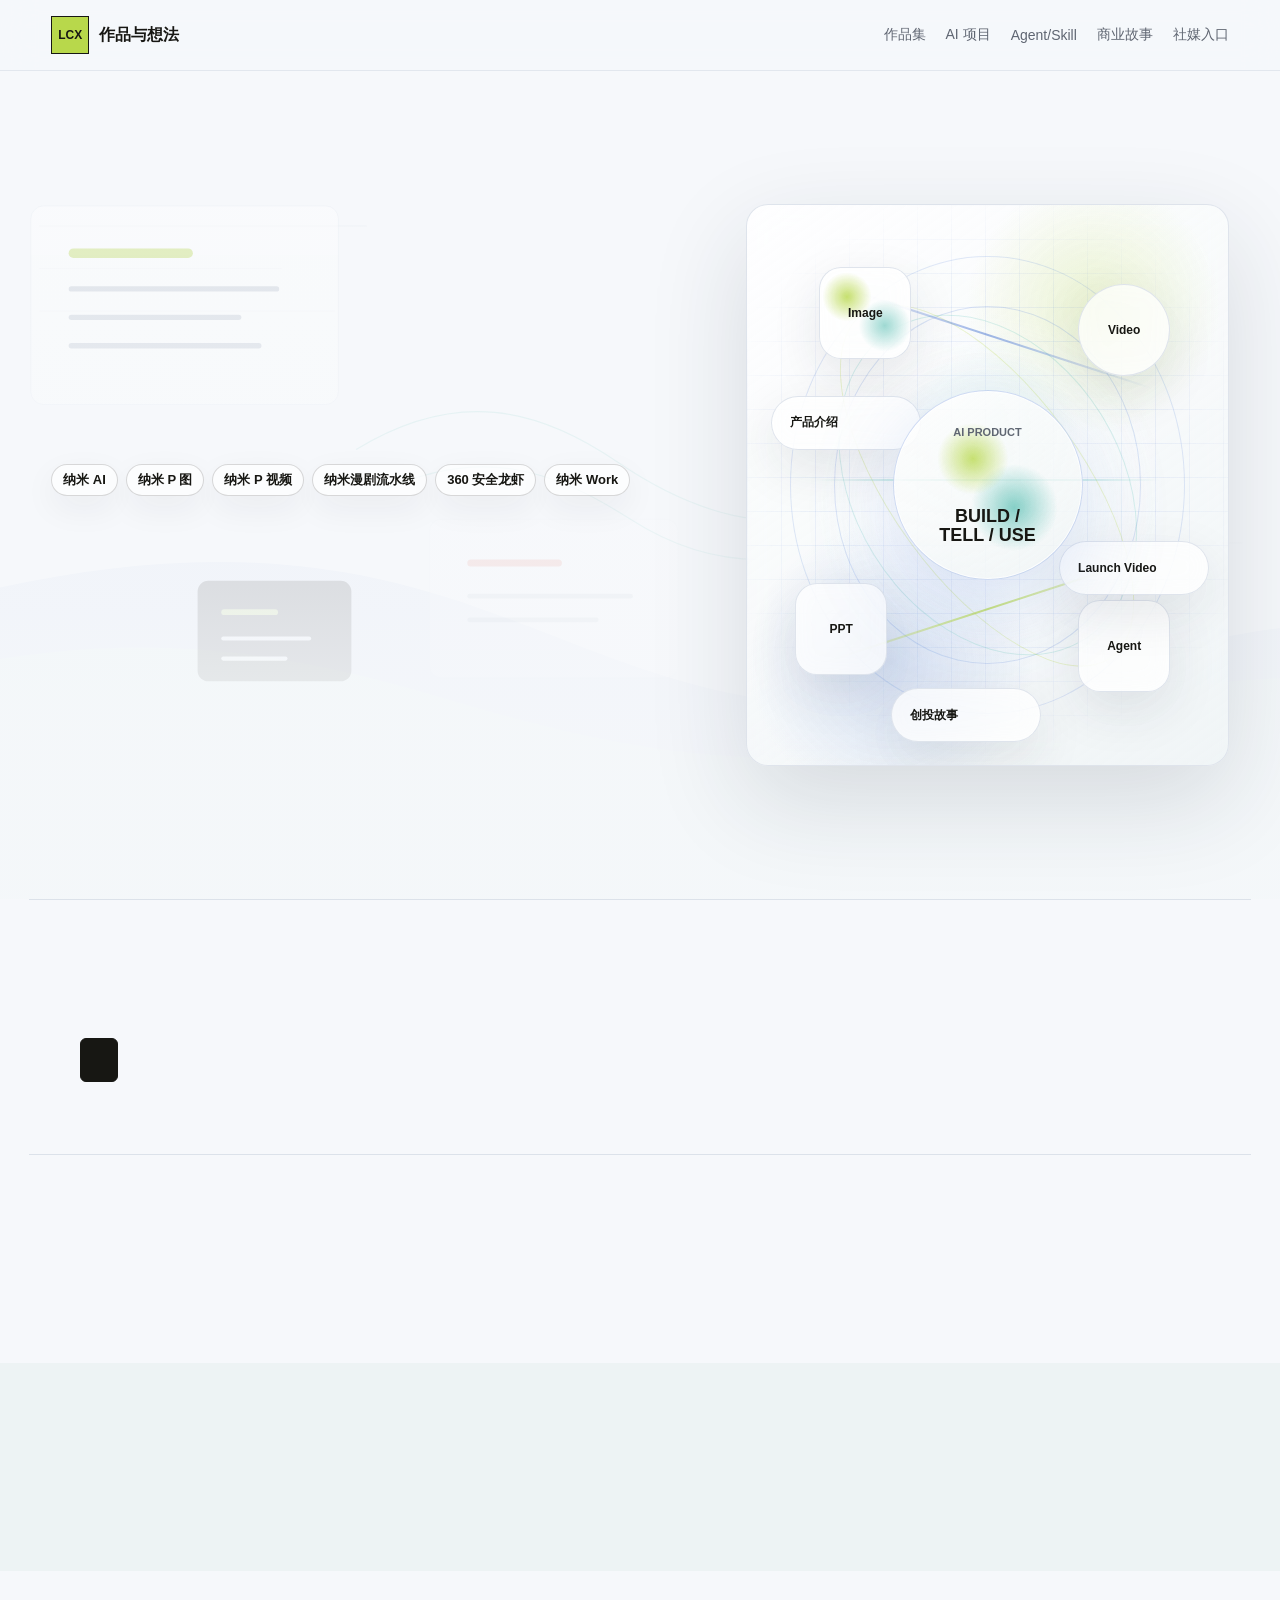
==== index.html @ 07834653 "Improve homepage and portfolio navigation" ====
<!doctype html>
<html lang="zh-CN">
  <head>
    <meta charset="utf-8" />
    <meta name="viewport" content="width=device-width, initial-scale=1" />
    <title>作品与想法 | 我把 AI 产品做出来 也把它讲出去</title>
    <meta
      name="description"
      content="一个展示 AI 产品传播、Vibe Coding、短视频、文案、PPT、Agent、Skill 和个人想法的作品中枢。"
    />
    <meta property="og:type" content="website" />
    <meta property="og:title" content="作品与想法 | 我把 AI 产品做出来 也把它讲出去" />
    <meta property="og:description" content="AI 产品传播、Vibe Coding、商业短视频、Agent/Skill 和个人作品集。" />
    <meta property="og:image" content="./assets/images/og-card.svg" />
    <meta name="twitter:card" content="summary_large_image" />
    <meta name="twitter:title" content="作品与想法 | 我把 AI 产品做出来 也把它讲出去" />
    <meta name="twitter:description" content="AI 产品传播、Vibe Coding、商业短视频、Agent/Skill 和个人作品集。" />
    <meta name="twitter:image" content="./assets/images/og-card.svg" />
    <link rel="stylesheet" href="./styles.css?v=20260621-motion1" />
  </head>
  <body>
    <header class="site-header">
      <a class="brand" href="./index.html" aria-label="回到首页">
        <span class="brand-mark">LCX</span>
        <span class="brand-text">作品与想法</span>
      </a>
      <nav class="nav" aria-label="主导航">
        <a href="./portfolio.html">作品集</a>
        <a href="#ai-era">AI 项目</a>
        <a href="./systems.html">Agent/Skill</a>
        <a href="#media-foundation">商业故事</a>
        <a href="./social.html">社媒入口</a>
      </nav>
    </header>

    <main id="top">
      <section class="hero section-band hero-simple" data-home-hero>
        <div class="hero-copy">
          <h1 data-title></h1>
          <p class="hero-subtitle" data-subtitle></p>
          <div class="hero-projects" aria-label="参与过的 AI 产品">
            <span>纳米 AI</span>
            <span>纳米 P 图</span>
            <span>纳米 P 视频</span>
            <span>纳米漫剧流水线</span>
            <span>360 安全龙虾</span>
            <span>纳米 Work</span>
          </div>
          <div class="signal-row" aria-label="能力标签" data-home-signals></div>
        </div>
        <aside class="hero-ai-motion" aria-label="AI 动态视觉背景">
          <div class="ai-orbit orbit-one"></div>
          <div class="ai-orbit orbit-two"></div>
          <div class="ai-orbit orbit-three"></div>
          <div class="ai-core">
            <span>AI PRODUCT</span>
            <strong>BUILD / TELL / USE</strong>
          </div>
          <div class="ai-flow flow-one"></div>
          <div class="ai-flow flow-two"></div>
          <div class="ai-flow flow-three"></div>
          <div class="ai-node node-image"><span>Image</span></div>
          <div class="ai-node node-video"><span>Video</span></div>
          <div class="ai-node node-doc"><span>PPT</span></div>
          <div class="ai-node node-agent"><span>Agent</span></div>
          <div class="ai-panel panel-one"><span>产品介绍</span></div>
          <div class="ai-panel panel-two"><span>Launch Video</span></div>
          <div class="ai-panel panel-three"><span>创投故事</span></div>
        </aside>
      </section>

      <section class="section portfolio-callout" data-home-callout>
        <div class="callout-copy">
          <p class="eyebrow" data-eyebrow></p>
          <h2 data-title></h2>
          <p data-text></p>
          <a class="button primary" data-link href="./portfolio.html"></a>
        </div>
        <div class="portfolio-preview-grid" data-home-portfolio-visuals></div>
      </section>

      <section id="ai-era" class="section">
        <div class="section-heading" data-home-ai-heading>
          <p class="eyebrow" data-eyebrow></p>
          <h2 data-title></h2>
          <p data-text></p>
        </div>
        <div class="project-grid" data-home-ai-grid></div>
      </section>

      <section class="section section-band subtle bridge-section">
        <div class="section-heading split" data-home-bridge-heading>
          <div>
            <p class="eyebrow" data-eyebrow></p>
            <h2 data-title></h2>
          </div>
          <p data-text></p>
        </div>
        <div class="bridge-grid" data-home-bridge-grid></div>
      </section>

      <section id="media-foundation" class="section">
        <div class="section-heading" data-home-media-heading>
          <p class="eyebrow" data-eyebrow></p>
          <h2 data-title></h2>
          <p data-text></p>
        </div>
        <div class="entry-grid media-grid" data-home-media-grid></div>
      </section>

      <section class="section section-band subtle">
        <div class="section-heading" data-home-other-heading>
          <p class="eyebrow" data-eyebrow></p>
          <h2 data-title></h2>
          <p data-text></p>
        </div>
        <div class="entry-grid" data-home-other-grid></div>
      </section>
    </main>

    <script src="./content.js?v=20260621-motion1"></script>
    <script src="./render.js?v=20260621-motion1"></script>
  </body>
</html>
---- styles.css ----
:root {
  color-scheme: light;
  --bg: #f6f8fb;
  --paper: #ffffff;
  --ink: #171713;
  --muted: #5f6672;
  --line: #dce2ea;
  --lime: #b8d84b;
  --cyan: #70c7bd;
  --red: #e86f5d;
  --amber: #e5b84b;
  --blue: #5c83d6;
  --shadow: 0 18px 50px rgba(31, 41, 55, 0.1);
  --page-pad: clamp(24px, 4vw, 56px);
  --content-max: 1120px;
  --wide-max: 1180px;
}

* {
  box-sizing: border-box;
}

html {
  scroll-behavior: smooth;
}

body {
  margin: 0;
  background: var(--bg);
  color: var(--ink);
  font-family: -apple-system, BlinkMacSystemFont, "PingFang SC", "Hiragino Sans GB",
    "Microsoft YaHei", "Segoe UI", sans-serif;
  letter-spacing: 0;
}

a {
  color: inherit;
  text-decoration: none;
}

button {
  font: inherit;
}

.site-header {
  position: sticky;
  top: 0;
  z-index: 20;
  display: flex;
  align-items: center;
  justify-content: space-between;
  gap: 24px;
  padding: 16px var(--page-pad);
  border-bottom: 1px solid rgba(220, 226, 234, 0.76);
  background: rgba(246, 248, 251, 0.9);
  backdrop-filter: blur(16px);
}

.brand {
  display: inline-flex;
  align-items: center;
  gap: 10px;
  min-width: max-content;
}

.brand-mark {
  display: inline-grid;
  place-items: center;
  width: 38px;
  height: 38px;
  border: 1px solid var(--ink);
  background: var(--lime);
  font-size: 12px;
  font-weight: 800;
}

.brand-text {
  font-weight: 700;
}

.nav {
  display: flex;
  align-items: center;
  gap: 20px;
  color: var(--muted);
  font-size: 14px;
}

.nav a:hover {
  color: var(--ink);
}

.section,
.section-band {
  padding: 86px var(--page-pad);
}

.section {
  max-width: calc(var(--content-max) + (var(--page-pad) * 2));
  margin: 0 auto;
}

.section.section-band {
  max-width: none;
}

.section-band {
  width: 100%;
}

.section-band > .section-heading,
.section-band > .entry-grid,
.section-band > .bridge-grid {
  width: min(100%, var(--content-max));
  margin-right: auto;
  margin-left: auto;
}

.subtle {
  background: #edf3f4;
}

.hero {
  display: grid;
  grid-template-columns: minmax(0, 1fr) minmax(320px, 520px);
  align-items: center;
  gap: clamp(32px, 5vw, 72px);
  min-height: calc(100vh - 72px);
}

.hero-simple {
  position: relative;
  overflow: hidden;
  grid-template-columns: minmax(0, 1.02fr) minmax(360px, 0.78fr);
  align-items: center;
  gap: clamp(34px, 5vw, 78px);
  width: min(100%, calc(var(--wide-max) + (var(--page-pad) * 2)));
  min-height: calc(100vh - 72px);
  margin: 0 auto;
  padding: clamp(70px, 10vh, 120px) var(--page-pad);
  text-align: left;
  background:
    linear-gradient(180deg, rgba(246, 248, 251, 0.04), rgba(246, 248, 251, 0.82) 78%),
    url("./assets/images/hero-bg.svg?v=20260621-motion1") center / cover no-repeat;
}

.hero-simple .hero-copy {
  position: relative;
  z-index: 1;
  width: min(100%, 760px);
  justify-self: start;
}

.hero-simple h1 {
  max-width: 820px;
  margin-bottom: 24px;
  font-size: clamp(58px, 6.2vw, 96px);
  line-height: 1.08;
}

.hero-simple .hero-title-line {
  white-space: nowrap;
}

.page-hero {
  max-width: calc(var(--content-max) + (var(--page-pad) * 2));
  margin: 0 auto;
  padding-top: 92px;
  padding-bottom: 46px;
  text-align: left;
}

.page-hero h1 {
  max-width: 900px;
}

.page-hero .hero-subtitle {
  max-width: 760px;
}

.eyebrow {
  margin: 0 0 14px;
  color: #6f5b18;
  font-size: 12px;
  font-weight: 800;
  letter-spacing: 0;
  text-transform: uppercase;
}

h1,
h2,
h3,
p {
  margin-top: 0;
}

h1 {
  max-width: 840px;
  margin-bottom: 26px;
  font-size: clamp(50px, 5.6vw, 92px);
  line-height: 1.13;
  letter-spacing: 0;
}

.hero-title-line {
  display: block;
}

h2 {
  margin-bottom: 14px;
  font-size: clamp(30px, 5vw, 56px);
  line-height: 1.05;
  letter-spacing: 0;
}

h3 {
  margin-bottom: 12px;
  font-size: 23px;
  line-height: 1.2;
}

p {
  color: var(--muted);
  line-height: 1.75;
}

.hero-subtitle {
  max-width: 680px;
  margin-right: 0;
  margin-left: 0;
  margin-bottom: 0;
  font-size: clamp(17px, 2vw, 21px);
}

.hero-projects {
  display: flex;
  flex-wrap: wrap;
  gap: 8px;
  max-width: 680px;
  margin-top: 24px;
}

.hero-projects span {
  display: inline-flex;
  align-items: center;
  min-height: 32px;
  border: 1px solid rgba(23, 23, 19, 0.16);
  border-radius: 999px;
  padding: 6px 11px;
  background: rgba(255, 255, 255, 0.68);
  color: var(--ink);
  font-size: 13px;
  font-weight: 760;
  box-shadow: 0 12px 34px rgba(31, 41, 55, 0.06);
}

.hero-ai-motion {
  position: relative;
  isolation: isolate;
  overflow: hidden;
  width: min(100%, 540px);
  aspect-ratio: 0.86;
  min-height: 520px;
  justify-self: start;
  border: 1px solid rgba(220, 226, 234, 0.9);
  border-radius: 22px;
  background:
    radial-gradient(circle at 50% 42%, rgba(112, 199, 189, 0.26), transparent 23%),
    radial-gradient(circle at 72% 18%, rgba(184, 216, 75, 0.24), transparent 22%),
    radial-gradient(circle at 30% 82%, rgba(92, 131, 214, 0.22), transparent 25%),
    linear-gradient(145deg, rgba(255, 255, 255, 0.88), rgba(237, 243, 244, 0.58));
  box-shadow: 0 34px 100px rgba(31, 41, 55, 0.14);
  backdrop-filter: blur(16px);
}

.hero-ai-motion::before {
  content: "";
  position: absolute;
  inset: 0;
  z-index: -1;
  background:
    linear-gradient(rgba(92, 131, 214, 0.1) 1px, transparent 1px),
    linear-gradient(90deg, rgba(92, 131, 214, 0.1) 1px, transparent 1px);
  background-size: 34px 34px;
  mask-image: radial-gradient(circle at 50% 48%, black 0 44%, transparent 76%);
  animation: ai-grid-drift 14s linear infinite;
}

.hero-ai-motion::after {
  content: "";
  position: absolute;
  inset: 9%;
  z-index: -1;
  border: 1px solid rgba(92, 131, 214, 0.18);
  border-radius: 50%;
  background: radial-gradient(circle, rgba(255, 255, 255, 0.66), transparent 58%);
  animation: ai-breathe 6s ease-in-out infinite;
}

.ai-core {
  position: absolute;
  top: 50%;
  left: 50%;
  z-index: 3;
  display: grid;
  place-items: center;
  width: 190px;
  height: 190px;
  border: 1px solid rgba(92, 131, 214, 0.28);
  border-radius: 50%;
  background:
    radial-gradient(circle at 42% 36%, rgba(184, 216, 75, 0.78), transparent 22%),
    radial-gradient(circle at 64% 62%, rgba(112, 199, 189, 0.84), transparent 26%),
    linear-gradient(145deg, rgba(255, 255, 255, 0.92), rgba(237, 243, 244, 0.72));
  box-shadow:
    0 26px 90px rgba(92, 131, 214, 0.22),
    inset 0 0 0 1px rgba(255, 255, 255, 0.8);
  transform: translate(-50%, -50%);
  animation: ai-core-float 7s ease-in-out infinite;
}

.ai-core span,
.ai-core strong {
  display: block;
  text-align: center;
}

.ai-core span {
  color: var(--muted);
  font-size: 11px;
  font-weight: 900;
  text-transform: uppercase;
}

.ai-core strong {
  max-width: 110px;
  color: var(--ink);
  font-size: 18px;
  line-height: 1.05;
}

.ai-orbit {
  position: absolute;
  inset: 18%;
  border: 1px solid rgba(92, 131, 214, 0.2);
  border-radius: 50%;
}

.orbit-one {
  animation: ai-spin 18s linear infinite;
}

.orbit-two {
  inset: 26% 12%;
  border-color: rgba(112, 199, 189, 0.26);
  transform: rotate(58deg);
  animation: ai-spin 24s linear infinite reverse;
}

.orbit-three {
  inset: 12% 30%;
  border-color: rgba(184, 216, 75, 0.26);
  transform: rotate(-36deg);
  animation: ai-spin 20s linear infinite;
}

.ai-flow {
  position: absolute;
  left: 14%;
  width: 72%;
  height: 2px;
  background: linear-gradient(90deg, transparent, rgba(92, 131, 214, 0.58), transparent);
  transform-origin: center;
  animation: ai-flow-rise 6s ease-in-out infinite;
}

.flow-one {
  top: 23%;
  transform: rotate(18deg);
}

.flow-two {
  top: 49%;
  background: linear-gradient(90deg, transparent, rgba(112, 199, 189, 0.68), transparent);
  animation-delay: -2s;
}

.flow-three {
  top: 72%;
  transform: rotate(-18deg);
  background: linear-gradient(90deg, transparent, rgba(184, 216, 75, 0.72), transparent);
  animation-delay: -4s;
}

.ai-node,
.ai-panel {
  position: absolute;
  z-index: 2;
  border: 1px solid rgba(220, 226, 234, 0.9);
  background: rgba(255, 255, 255, 0.76);
  box-shadow: 0 18px 50px rgba(31, 41, 55, 0.1);
  backdrop-filter: blur(12px);
}

.ai-node {
  display: grid;
  place-items: center;
  width: 92px;
  height: 92px;
  border-radius: 22px;
  animation: ai-node-float 8s ease-in-out infinite;
}

.ai-node span,
.ai-panel span {
  color: var(--ink);
  font-size: 12px;
  font-weight: 900;
}

.node-image {
  top: 11%;
  left: 15%;
  background:
    radial-gradient(circle at 30% 32%, rgba(184, 216, 75, 0.8), transparent 28%),
    radial-gradient(circle at 72% 64%, rgba(112, 199, 189, 0.68), transparent 30%),
    rgba(255, 255, 255, 0.72);
}

.node-video {
  top: 14%;
  right: 12%;
  border-radius: 50%;
  animation-delay: -1.6s;
}

.node-doc {
  bottom: 16%;
  left: 10%;
  animation-delay: -3.2s;
}

.node-agent {
  right: 12%;
  bottom: 13%;
  animation-delay: -4.8s;
}

.ai-panel {
  display: flex;
  align-items: center;
  min-width: 150px;
  min-height: 54px;
  border-radius: 999px;
  padding: 0 18px;
  animation: ai-panel-rise 10s linear infinite;
}

.panel-one {
  top: 34%;
  left: 5%;
}

.panel-two {
  top: 60%;
  right: 4%;
  animation-delay: -3.4s;
}

.panel-three {
  bottom: 4%;
  left: 30%;
  animation-delay: -6.8s;
}

@keyframes ai-spin {
  to {
    transform: rotate(360deg);
  }
}

@keyframes ai-breathe {
  50% {
    transform: scale(1.05);
    opacity: 0.72;
  }
}

@keyframes ai-core-float {
  50% {
    transform: translate(-50%, -54%);
  }
}

@keyframes ai-node-float {
  50% {
    transform: translateY(-14px);
  }
}

@keyframes ai-panel-rise {
  0% {
    transform: translateY(18px);
    opacity: 0.42;
  }
  35%,
  70% {
    opacity: 1;
  }
  100% {
    transform: translateY(-42px);
    opacity: 0.42;
  }
}

@keyframes ai-flow-rise {
  50% {
    transform: translateY(-18px) rotate(0deg);
    opacity: 0.42;
  }
}

@keyframes ai-grid-drift {
  to {
    background-position: 34px 68px;
  }
}

@media (prefers-reduced-motion: reduce) {
  .hero-ai-motion *,
  .hero-ai-motion::before,
  .hero-ai-motion::after {
    animation: none;
  }
}

.hero-actions {
  display: flex;
  flex-wrap: wrap;
  gap: 12px;
  margin: 14px 0 0;
}

.button,
.text-button {
  display: inline-flex;
  align-items: center;
  justify-content: center;
  min-height: 44px;
  border: 1px solid var(--ink);
  border-radius: 6px;
  cursor: pointer;
  font-weight: 800;
}

.button {
  padding: 0 18px;
}

.primary {
  background: var(--ink);
  color: var(--paper);
}

.secondary {
  background: var(--lime);
}

.ghost {
  background: transparent;
}

.signal-row {
  display: flex;
  flex-wrap: wrap;
  justify-content: flex-start;
  gap: 12px;
  margin-top: 34px;
}

.signal-row a,
.signal-row span,
.card-topline span,
.book-grid span {
  display: inline-flex;
  align-items: center;
  min-height: 34px;
  padding: 0 13px;
  border: 1px solid var(--line);
  border-radius: 999px;
  background: rgba(255, 255, 255, 0.84);
  color: var(--muted);
  font-size: 12px;
  font-weight: 700;
}

.signal-row a {
  color: var(--ink);
  box-shadow: 0 8px 24px rgba(31, 41, 55, 0.06);
  transition: transform 160ms ease, border-color 160ms ease, background 160ms ease;
}

.signal-row a:hover {
  transform: translateY(-2px);
  border-color: var(--ink);
  background: var(--paper);
}

.hero-proof {
  display: grid;
  gap: 14px;
}

.proof-panel,
.proof-grid article,
.work-card,
.case-row,
.media-placeholder,
.book-grid article,
.contact-grid a {
  border: 1px solid var(--line);
  border-radius: 8px;
  background: var(--paper);
  box-shadow: var(--shadow);
}

.proof-panel {
  padding: 24px;
}

.panel-label {
  display: block;
  margin-bottom: 20px;
  color: var(--muted);
  font-size: 12px;
  font-weight: 800;
  text-transform: uppercase;
}

.proof-main strong {
  display: block;
  max-width: 420px;
  margin-bottom: 18px;
  font-size: 34px;
  line-height: 1.08;
}

.social-hero {
  background:
    linear-gradient(135deg, rgba(184, 216, 75, 0.24), transparent 48%),
    var(--paper);
}

.proof-grid {
  display: grid;
  grid-template-columns: repeat(2, minmax(0, 1fr));
  gap: 14px;
}

.proof-grid article {
  min-height: 140px;
  padding: 18px;
}

.proof-grid span {
  display: block;
  margin-bottom: 20px;
  color: var(--muted);
  font-size: 12px;
  font-weight: 800;
}

.proof-grid strong {
  display: block;
  margin-bottom: 8px;
  font-size: 20px;
}

.proof-grid small {
  color: var(--muted);
  line-height: 1.5;
}

.section-heading {
  max-width: 900px;
  margin-bottom: 36px;
  margin-left: 0;
  text-align: left;
}

.section-band > .section-heading {
  width: min(100%, var(--content-max));
  max-width: var(--content-max);
  margin-right: auto;
  margin-left: auto;
  margin-bottom: 36px;
}

.section-heading.split {
  display: block;
  max-width: 900px;
}

.section-heading.split > div,
.section-heading.split > p {
  margin-left: 0;
}

.section-heading h2 {
  max-width: 880px;
  margin-bottom: 14px;
}

.section-heading p {
  max-width: 760px;
  margin-bottom: 0;
}

.social-strip {
  display: grid;
  grid-template-columns: minmax(260px, 430px) minmax(0, 1fr);
  gap: 36px;
  align-items: start;
  padding-top: 54px;
  padding-bottom: 54px;
}

.portfolio-callout {
  display: grid;
  grid-template-columns: minmax(280px, 390px) minmax(0, 1fr);
  gap: clamp(28px, 5vw, 64px);
  align-items: stretch;
  padding-top: 72px;
  padding-bottom: 72px;
  border-top: 1px solid var(--line);
  border-bottom: 1px solid var(--line);
}

.callout-copy {
  display: flex;
  flex-direction: column;
  align-items: flex-start;
  justify-content: center;
}

.callout-copy .button {
  margin-top: 12px;
}

.portfolio-callout h2 {
  margin-bottom: 18px;
  font-size: clamp(26px, 4vw, 40px);
}

.portfolio-callout p {
  margin-bottom: 18px;
}

.portfolio-preview-grid {
  display: grid;
  grid-template-columns: repeat(4, minmax(0, 1fr));
  gap: 14px;
}

.portfolio-preview-card {
  position: relative;
  display: block;
  overflow: hidden;
  min-height: 210px;
  padding: 18px;
  border: 1px solid var(--line);
  border-radius: 8px;
  background: var(--paper);
  transition: transform 160ms ease, box-shadow 160ms ease, border-color 160ms ease;
}

.portfolio-preview-card:hover {
  transform: translateY(-3px);
  border-color: var(--ink);
  box-shadow: var(--shadow);
}

.portfolio-preview-card::before,
.portfolio-preview-card::after {
  content: "";
  position: absolute;
  inset: auto 18px 54px 18px;
  height: 62px;
  border-radius: 8px;
  opacity: 0.86;
}

.portfolio-preview-card::before {
  background: linear-gradient(135deg, var(--lime), rgba(255, 255, 255, 0.66));
}

.portfolio-preview-card::after {
  inset: auto 38px 118px auto;
  width: 74px;
  height: 44px;
  border: 1px solid rgba(23, 23, 19, 0.2);
  background: rgba(255, 255, 255, 0.74);
}

.portfolio-preview-card.writing::before {
  background: repeating-linear-gradient(
    to bottom,
    rgba(23, 23, 19, 0.18) 0 4px,
    transparent 4px 15px
  );
}

.portfolio-preview-card.video::before {
  background: linear-gradient(135deg, var(--cyan), var(--blue));
}

.portfolio-preview-card.system::before {
  background: linear-gradient(135deg, var(--ink), #54544a);
}

.portfolio-preview-card span {
  position: relative;
  z-index: 1;
  display: block;
  color: var(--muted);
  font-size: 12px;
  font-weight: 900;
  text-transform: uppercase;
}

.portfolio-preview-card strong {
  position: absolute;
  right: 18px;
  bottom: 18px;
  left: 18px;
  z-index: 1;
  font-size: 18px;
  line-height: 1.25;
}

.social-links {
  display: grid;
  grid-template-columns: repeat(3, minmax(0, 1fr));
  gap: 14px;
}

.social-links a,
.agent-grid article,
.cross-grid article {
  border: 1px solid var(--line);
  border-radius: 8px;
  background: var(--paper);
}

.social-links a {
  min-height: 112px;
  padding: 18px;
}

.social-links span,
.agent-grid span,
.cross-grid span {
  display: block;
  margin-bottom: 26px;
  color: var(--muted);
  font-size: 12px;
  font-weight: 900;
  text-transform: uppercase;
}

.social-links strong {
  font-size: 21px;
}

.social-page-grid {
  display: grid;
  grid-template-columns: repeat(3, minmax(0, 1fr));
  gap: 16px;
}

.social-page-card {
  display: flex;
  min-height: 310px;
  flex-direction: column;
  padding: 24px;
  border: 1px solid var(--line);
  border-radius: 8px;
  background: var(--paper);
  box-shadow: var(--shadow);
}

.social-page-card span {
  display: block;
  margin-bottom: 44px;
  color: var(--muted);
  font-size: 12px;
  font-weight: 900;
  text-transform: uppercase;
}

.social-page-card strong {
  margin-top: auto;
  font-size: 18px;
}

.featured-grid {
  display: grid;
  grid-template-columns: repeat(4, minmax(0, 1fr));
  gap: 16px;
}

.project-grid,
.entry-grid,
.format-grid,
.asset-grid {
  display: grid;
  gap: 16px;
}

.project-grid {
  grid-template-columns: repeat(3, minmax(0, 1fr));
}

.entry-grid,
.format-grid,
.asset-grid {
  grid-template-columns: repeat(3, minmax(0, 1fr));
}

.bridge-grid {
  display: grid;
  grid-template-columns: repeat(3, minmax(0, 1fr));
  gap: 16px;
}

.bridge-grid article {
  min-height: 230px;
  padding: 22px;
  border: 1px solid var(--line);
  border-radius: 8px;
  background: var(--paper);
}

.bridge-grid span {
  display: block;
  margin-bottom: 34px;
  color: var(--red);
  font-size: 12px;
  font-weight: 900;
  text-transform: uppercase;
}

.media-grid .entry-card {
  min-height: 250px;
}

.topic-grid {
  display: grid;
  grid-template-columns: repeat(4, minmax(0, 1fr));
  gap: 16px;
}

.topic-grid article {
  min-height: 220px;
  padding: 20px;
  border: 1px solid var(--line);
  border-radius: 8px;
  background: var(--paper);
}

.topic-grid span {
  display: block;
  margin-bottom: 34px;
  color: var(--muted);
  font-size: 12px;
  font-weight: 900;
  text-transform: uppercase;
}

.topic-grid strong {
  display: block;
  margin-bottom: 12px;
  font-size: 20px;
  line-height: 1.25;
}

.featured-case-panel {
  display: grid;
  grid-template-columns: minmax(0, 1.35fr) minmax(280px, 0.65fr);
  gap: 18px;
  border: 1px solid var(--line);
  border-radius: 8px;
  padding: 28px;
  background: var(--paper);
  box-shadow: var(--shadow);
}

.case-label {
  display: block;
  margin-bottom: 28px;
  color: var(--red);
  font-size: 12px;
  font-weight: 900;
  text-transform: uppercase;
}

.featured-case-panel h3 {
  max-width: 760px;
  margin-bottom: 18px;
  font-size: clamp(34px, 4vw, 58px);
  line-height: 1.02;
}

.featured-case-panel ul {
  margin: 22px 0 0;
  padding-left: 18px;
  color: var(--muted);
  line-height: 1.8;
}

.case-metrics {
  display: grid;
  gap: 12px;
  align-content: start;
}

.case-metrics article {
  border: 1px solid var(--line);
  border-radius: 8px;
  padding: 18px;
  background: #f6f8fb;
}

.case-metrics span {
  display: block;
  margin-bottom: 16px;
  color: var(--muted);
  font-size: 12px;
  font-weight: 900;
  text-transform: uppercase;
}

.case-metrics strong {
  display: block;
  font-size: 30px;
  line-height: 1.05;
}

.project-card,
.entry-card,
.format-grid article,
.asset-grid article {
  border: 1px solid var(--line);
  border-radius: 8px;
  background: var(--paper);
}

.project-card {
  display: flex;
  min-height: 430px;
  flex-direction: column;
  padding: 24px;
  box-shadow: var(--shadow);
}

.project-card::before {
  content: "";
  display: block;
  width: 64px;
  height: 8px;
  margin-bottom: 28px;
  background: var(--accent, var(--lime));
}

.format-row {
  display: flex;
  flex-wrap: wrap;
  gap: 8px;
  margin: auto 0 22px;
}

.format-row span {
  padding: 6px 9px;
  border: 1px solid var(--line);
  border-radius: 999px;
  color: var(--muted);
  font-size: 12px;
  font-weight: 800;
}

.entry-card,
.format-grid article,
.asset-grid article {
  min-height: 210px;
  padding: 22px;
}

.asset-preview {
  display: block;
  width: calc(100% + 44px);
  max-width: none;
  height: 190px;
  margin: -22px -22px 18px;
  border-bottom: 1px solid var(--line);
  object-fit: cover;
  background: #edf3f4;
}

.asset-path {
  display: block;
  overflow-wrap: anywhere;
  margin: 16px 0;
  border: 1px solid var(--line);
  border-radius: 6px;
  padding: 10px;
  background: #f6f8fb;
  color: var(--muted);
  font-size: 13px;
  line-height: 1.5;
}

.site-footer {
  display: grid;
  grid-template-columns: minmax(0, 1.1fr) minmax(280px, 0.9fr);
  gap: 32px;
  align-items: end;
  border-top: 1px solid var(--line);
  background: #171713;
  color: #f8f3e7;
}

.site-footer .eyebrow {
  color: var(--lime);
}

.site-footer h2 {
  max-width: 780px;
  color: #f8f3e7;
}

.footer-links {
  display: flex;
  flex-wrap: wrap;
  gap: 10px;
  justify-content: flex-end;
}

.footer-links a {
  display: inline-flex;
  min-height: 40px;
  align-items: center;
  border: 1px solid rgba(248, 243, 231, 0.24);
  border-radius: 999px;
  padding: 0 14px;
  color: #f8f3e7;
  font-size: 14px;
  font-weight: 900;
}

.entry-card {
  display: block;
  transition: transform 160ms ease, box-shadow 160ms ease;
}

.entry-card:hover {
  transform: translateY(-3px);
  box-shadow: var(--shadow);
}

.entry-card span,
.format-grid span,
.asset-grid span,
.detail-title span {
  display: block;
  margin-bottom: 28px;
  color: var(--muted);
  font-size: 12px;
  font-weight: 900;
  text-transform: uppercase;
}

.entry-card strong {
  display: block;
  margin-bottom: 12px;
  font-size: 23px;
}

.project-detail {
  padding-top: 54px;
  padding-bottom: 54px;
}

.project-tint {
  max-width: none;
  background: #edf3f4;
}

.project-case {
  padding-top: 72px;
  padding-bottom: 72px;
}

.project-cover {
  max-width: 900px;
  margin-bottom: 32px;
}

.project-cover h2 {
  margin-bottom: 18px;
}

.project-cover p {
  font-size: 19px;
}

.case-profile {
  display: grid;
  grid-template-columns: repeat(3, minmax(0, 1fr));
  gap: 16px;
  margin-bottom: 24px;
}

.case-profile article,
.case-section,
.result-strip {
  border: 1px solid var(--line);
  border-radius: 8px;
  background: var(--paper);
}

.case-profile article {
  min-height: 190px;
  padding: 20px;
}

.case-profile span,
.result-strip span {
  display: block;
  margin-bottom: 24px;
  color: var(--red);
  font-size: 12px;
  font-weight: 900;
  text-transform: uppercase;
}

.case-section {
  margin-bottom: 18px;
  padding: 24px;
}

.case-section h3 {
  font-size: 28px;
}

.result-strip {
  margin-top: 18px;
  padding: 22px;
  border-left: 6px solid var(--lime);
}

.project-jump {
  display: flex;
  flex-wrap: wrap;
  gap: 12px;
  margin-top: 28px;
}

.project-jump a {
  display: inline-flex;
  min-height: 40px;
  align-items: center;
  padding: 0 14px;
  border: 1px solid var(--ink);
  border-radius: 999px;
  font-weight: 800;
}

.project-lead {
  max-width: 840px;
  font-size: 18px;
}

.project-story {
  display: grid;
  grid-template-columns: repeat(3, minmax(0, 1fr));
  gap: 16px;
  margin: 28px 0 18px;
}

.project-story article {
  min-height: 180px;
  padding: 20px;
  border: 1px solid var(--line);
  border-radius: 8px;
  background: var(--paper);
}

.project-story span {
  display: block;
  margin-bottom: 28px;
  color: var(--red);
  font-size: 12px;
  font-weight: 900;
  text-transform: uppercase;
}

.detail-title {
  display: grid;
  grid-template-columns: 70px minmax(0, 1fr);
  gap: 18px;
  align-items: start;
  margin-bottom: 18px;
}

.detail-title span {
  color: var(--red);
  font-size: 32px;
}

.work-card {
  display: flex;
  min-height: 390px;
  flex-direction: column;
  padding: 22px;
  overflow: hidden;
}

.work-card::before {
  content: "";
  display: block;
  width: 56px;
  height: 8px;
  margin-bottom: 26px;
  background: var(--accent, var(--lime));
}

.accent-lime {
  --accent: var(--lime);
}

.accent-cyan {
  --accent: var(--cyan);
}

.accent-red {
  --accent: var(--red);
}

.accent-amber {
  --accent: var(--amber);
}

.card-topline {
  display: flex;
  flex-wrap: wrap;
  gap: 8px;
  margin-bottom: 16px;
}

.work-card ul {
  margin: auto 0 22px;
  padding-left: 18px;
  color: var(--muted);
  line-height: 1.7;
}

.text-button {
  width: fit-content;
  min-height: 38px;
  padding: 0 14px;
  background: transparent;
}

.case-rows {
  display: grid;
  gap: 16px;
}

.case-row {
  display: grid;
  grid-template-columns: 70px minmax(0, 1fr) minmax(220px, 320px);
  gap: 26px;
  align-items: start;
  padding: 24px;
  box-shadow: none;
}

.case-index {
  color: var(--red);
  font-size: 34px;
  font-weight: 900;
}

.mini-proof {
  display: grid;
  gap: 10px;
}

.mini-proof span {
  display: block;
  padding: 12px;
  border: 1px solid var(--line);
  background: #f6f8fb;
  color: var(--muted);
  font-size: 13px;
  font-weight: 700;
}

.agent-grid {
  display: grid;
  grid-template-columns: repeat(3, minmax(0, 1fr));
  gap: 16px;
}

.agent-grid article {
  min-height: 260px;
  padding: 22px;
  box-shadow: var(--shadow);
}

.agent-grid article:nth-child(1) {
  border-top: 6px solid var(--lime);
}

.agent-grid article:nth-child(2) {
  border-top: 6px solid var(--cyan);
}

.agent-grid article:nth-child(3) {
  border-top: 6px solid var(--red);
}

.video-grid {
  display: grid;
  grid-template-columns: repeat(3, minmax(0, 1fr));
  gap: 16px;
}

.video-card {
  display: flex;
  min-height: 260px;
  flex-direction: column;
  padding: 20px;
  border: 1px solid var(--line);
  border-radius: 8px;
  background: var(--paper);
}

.video-card .tags {
  display: flex;
  flex-wrap: wrap;
  gap: 8px;
  margin-bottom: 16px;
}

.video-card .tags span {
  padding: 5px 9px;
  border-radius: 999px;
  background: #edf3f4;
  color: var(--muted);
  font-size: 12px;
  font-weight: 700;
}

.video-card h3 {
  font-size: 20px;
}

.video-meta {
  margin-top: auto;
  padding-top: 16px;
  color: var(--muted);
  font-size: 13px;
  line-height: 1.6;
}

.video-card a {
  margin-top: 16px;
  color: var(--ink);
  font-weight: 800;
  text-decoration: underline;
  text-decoration-thickness: 1px;
  text-underline-offset: 4px;
}

.placeholder-grid,
.book-grid,
.cross-grid,
.contact-grid {
  display: grid;
  grid-template-columns: repeat(3, minmax(0, 1fr));
  gap: 16px;
}

.media-placeholder {
  display: grid;
  min-height: 250px;
  align-content: end;
  padding: 20px;
  background:
    linear-gradient(135deg, rgba(112, 199, 189, 0.2), transparent 42%),
    var(--paper);
}

.creative-video-grid {
  display: grid;
  grid-template-columns: repeat(3, minmax(0, 1fr));
  gap: 16px;
}

.creative-video-card {
  border: 1px solid var(--line);
  border-radius: 8px;
  background: var(--paper);
  overflow: hidden;
}

.video-frame {
  display: grid;
  min-height: 230px;
  place-items: center;
  border-bottom: 1px solid var(--line);
  background:
    linear-gradient(135deg, rgba(92, 131, 214, 0.18), transparent 45%),
    #edf3f4;
}

.video-frame span {
  display: grid;
  place-items: center;
  width: 86px;
  height: 86px;
  border: 1px solid var(--ink);
  border-radius: 50%;
  background: var(--paper);
  font-size: 13px;
  font-weight: 900;
}

.video-frame video {
  display: block;
  width: 100%;
  height: 100%;
  min-height: 230px;
  object-fit: cover;
  background: #111;
}

.doc-preview-grid {
  display: grid;
  grid-template-columns: repeat(3, minmax(0, 1fr));
  gap: 16px;
  margin-bottom: 24px;
}

.doc-preview-grid figure {
  overflow: hidden;
  margin: 0;
  border: 1px solid var(--line);
  border-radius: 8px;
  background: var(--paper);
}

.doc-preview-grid img {
  display: block;
  width: 100%;
  aspect-ratio: 4 / 3;
  object-fit: cover;
  border-bottom: 1px solid var(--line);
}

.doc-preview-grid figcaption {
  padding: 12px 14px;
  color: var(--muted);
  font-size: 12px;
  font-weight: 900;
  text-transform: uppercase;
}

.creative-video-card h3,
.creative-video-card p {
  padding-right: 20px;
  padding-left: 20px;
}

.creative-video-card h3 {
  margin-top: 20px;
}

.creative-video-card p {
  padding-bottom: 20px;
}

.play-mark {
  display: grid;
  place-items: center;
  width: 64px;
  height: 64px;
  margin-bottom: 46px;
  border: 1px solid var(--ink);
  border-radius: 50%;
  background: var(--ink);
  color: var(--paper);
  font-size: 13px;
  font-weight: 900;
}

.loop {
  display: grid;
  grid-template-columns: repeat(4, minmax(0, 1fr));
  gap: 16px;
}

.loop div {
  min-height: 250px;
  padding: 20px;
  border-top: 4px solid var(--ink);
  background: var(--paper);
}

.loop span {
  display: block;
  margin-bottom: 54px;
  color: var(--muted);
  font-size: 13px;
  font-weight: 900;
}

.loop strong {
  display: block;
  margin-bottom: 10px;
  font-size: 22px;
}

.book-grid article {
  min-height: 210px;
  padding: 20px;
  box-shadow: none;
}

.book-grid h3 {
  margin-top: 28px;
}

.cross-grid article {
  min-height: 230px;
  padding: 20px;
}

.cross-grid h3 {
  margin-bottom: 12px;
  font-size: 22px;
}

.about {
  display: grid;
  grid-template-columns: minmax(260px, 420px) minmax(0, 1fr);
  gap: 44px;
}

.about-copy {
  font-size: 18px;
}

.contact-section {
  display: grid;
  grid-template-columns: minmax(260px, 420px) minmax(0, 1fr);
  gap: 44px;
  padding-bottom: 120px;
}

.contact-grid {
  grid-template-columns: repeat(2, minmax(0, 1fr));
}

.contact-grid a {
  min-height: 130px;
  padding: 20px;
  box-shadow: none;
}

.contact-grid span {
  display: block;
  margin-bottom: 28px;
  color: var(--muted);
  font-size: 13px;
  font-weight: 800;
}

.contact-grid strong {
  font-size: 22px;
}

.detail-dialog {
  width: min(760px, calc(100vw - 32px));
  border: 1px solid var(--line);
  border-radius: 8px;
  padding: 0;
  background: var(--paper);
  color: var(--ink);
  box-shadow: 0 24px 80px rgba(0, 0, 0, 0.24);
}

.detail-dialog::backdrop {
  background: rgba(23, 23, 19, 0.35);
  backdrop-filter: blur(4px);
}

.dialog-close {
  position: absolute;
  top: 12px;
  right: 12px;
  display: grid;
  place-items: center;
  width: 38px;
  height: 38px;
  border: 1px solid var(--line);
  border-radius: 50%;
  background: var(--paper);
  cursor: pointer;
  font-size: 26px;
  line-height: 1;
}

.dialog-body {
  padding: 34px;
}

.dialog-body ul {
  margin: 18px 0 0;
  padding-left: 18px;
  color: var(--muted);
  line-height: 1.8;
}

@media (max-width: 980px) {
  .nav {
    display: none;
  }

  .hero,
  .section-heading.split,
  .social-strip,
  .portfolio-callout,
  .about,
  .contact-section,
  .site-footer,
  .featured-case-panel {
    grid-template-columns: 1fr;
  }

  .hero-simple .hero-copy,
  .hero-ai-motion {
    justify-self: center;
    width: min(100%, var(--content-max));
  }

  .hero-ai-motion {
    min-height: 430px;
  }

  .footer-links {
    justify-content: flex-start;
  }

  .featured-grid,
  .portfolio-preview-grid,
  .loop,
  .agent-grid,
  .project-grid,
  .entry-grid,
  .bridge-grid,
  .format-grid,
  .asset-grid,
  .doc-preview-grid,
  .topic-grid,
  .project-story,
  .case-profile {
    grid-template-columns: repeat(2, minmax(0, 1fr));
  }

  .video-grid,
  .placeholder-grid,
  .creative-video-grid,
  .book-grid,
  .cross-grid,
  .social-links,
  .social-page-grid {
    grid-template-columns: repeat(2, minmax(0, 1fr));
  }

  .case-row {
    grid-template-columns: 1fr;
  }
}

@media (max-width: 640px) {
  .section,
  .section-band {
    padding: 58px 18px;
  }

  .site-header {
    padding: 12px 18px;
  }

  .brand-mark {
    width: 34px;
    height: 34px;
  }

  .hero {
    min-height: auto;
    padding-top: 50px;
  }

  .hero-simple {
    padding-right: 18px;
    padding-left: 18px;
  }

  h1 {
    font-size: 52px;
  }

  .hero-simple h1 {
    font-size: clamp(32px, 9vw, 46px);
  }

  .hero-simple .hero-title-line {
    white-space: nowrap;
  }

  .hero-projects {
    margin-top: 18px;
  }

  .hero-ai-motion {
    min-height: 380px;
    border-radius: 18px;
  }

  .ai-core {
    width: 150px;
    height: 150px;
  }

  .ai-node {
    width: 72px;
    height: 72px;
    border-radius: 18px;
  }

  .ai-panel {
    min-width: 128px;
  }

  .hero-actions {
    flex-direction: column;
  }

  .button {
    width: 100%;
  }

  .proof-grid,
  .featured-grid,
  .portfolio-preview-grid,
  .video-grid,
  .placeholder-grid,
  .creative-video-grid,
  .loop,
  .book-grid,
  .cross-grid,
  .agent-grid,
  .social-links,
  .social-page-grid,
  .project-grid,
  .entry-grid,
  .bridge-grid,
  .format-grid,
  .asset-grid,
  .doc-preview-grid,
  .topic-grid,
  .project-story,
  .case-profile,
  .contact-grid {
    grid-template-columns: 1fr;
  }

  .work-card,
  .video-card {
    min-height: auto;
  }
}
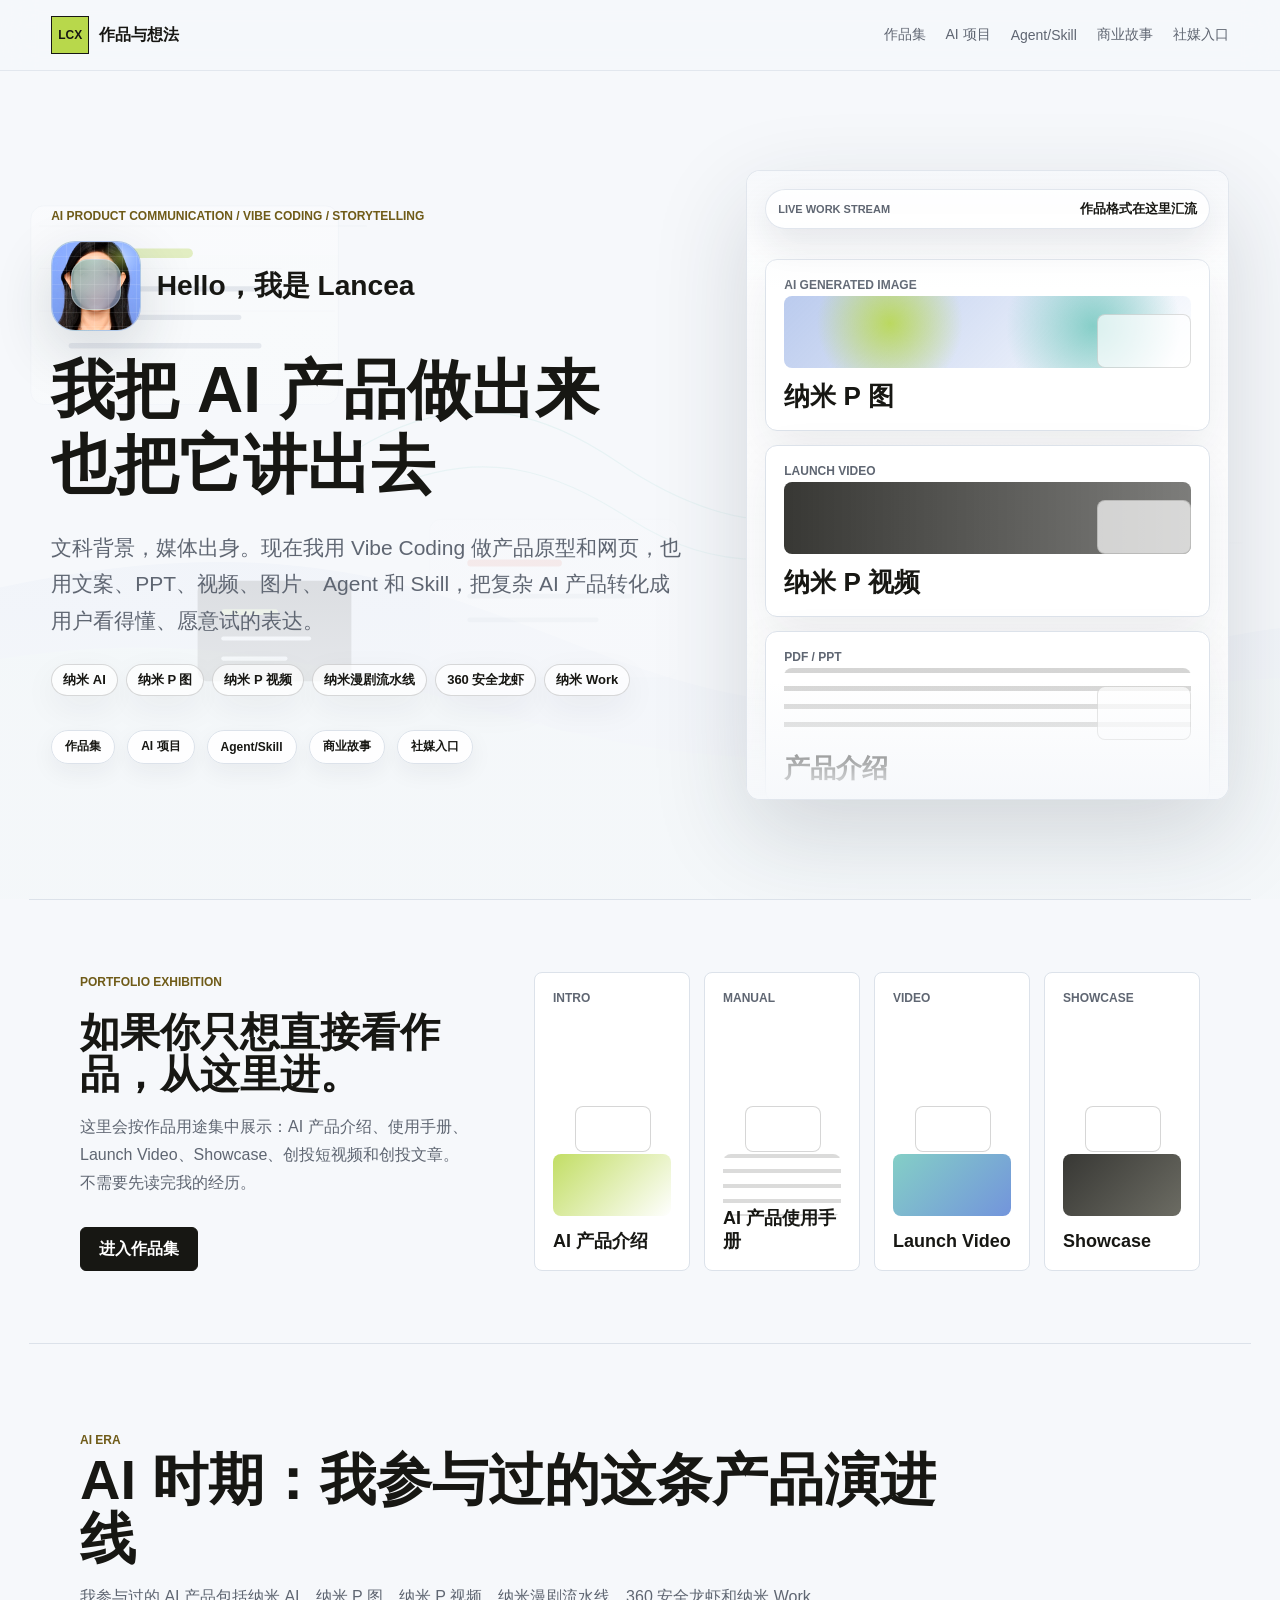
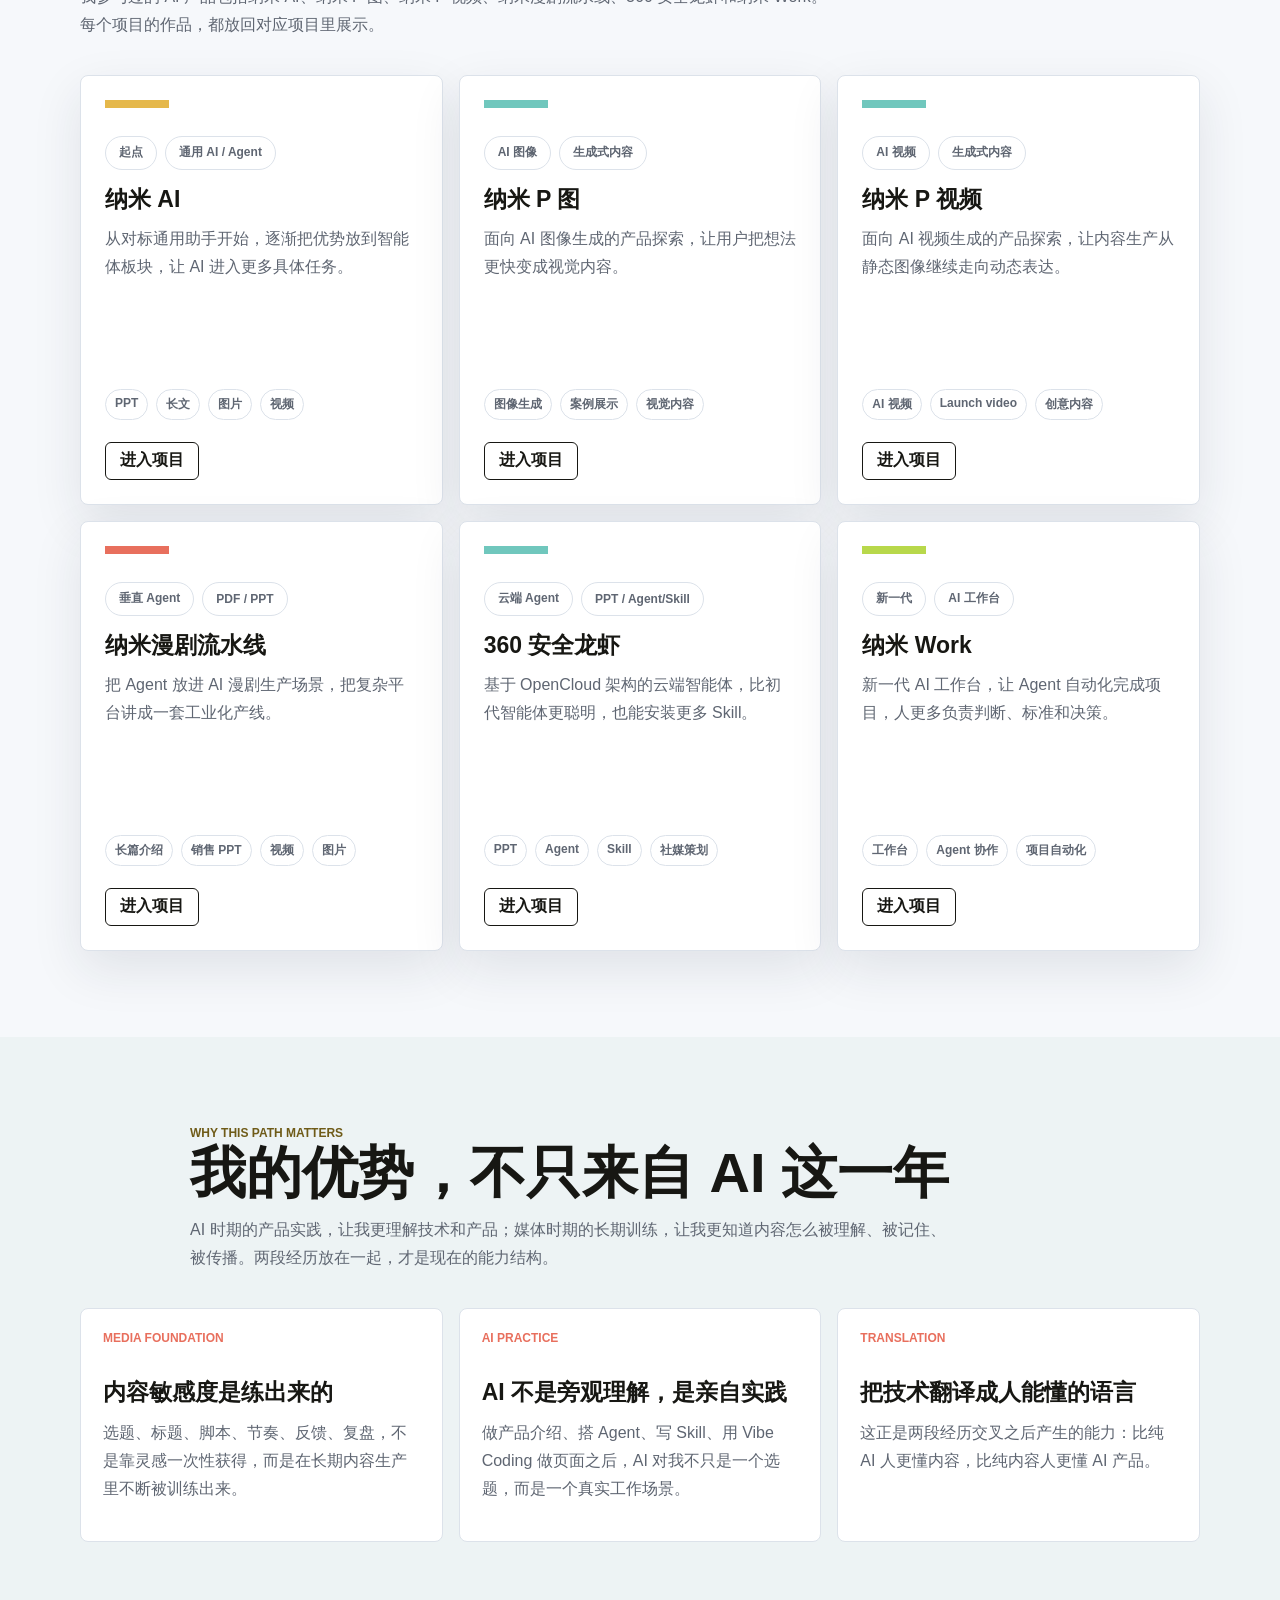
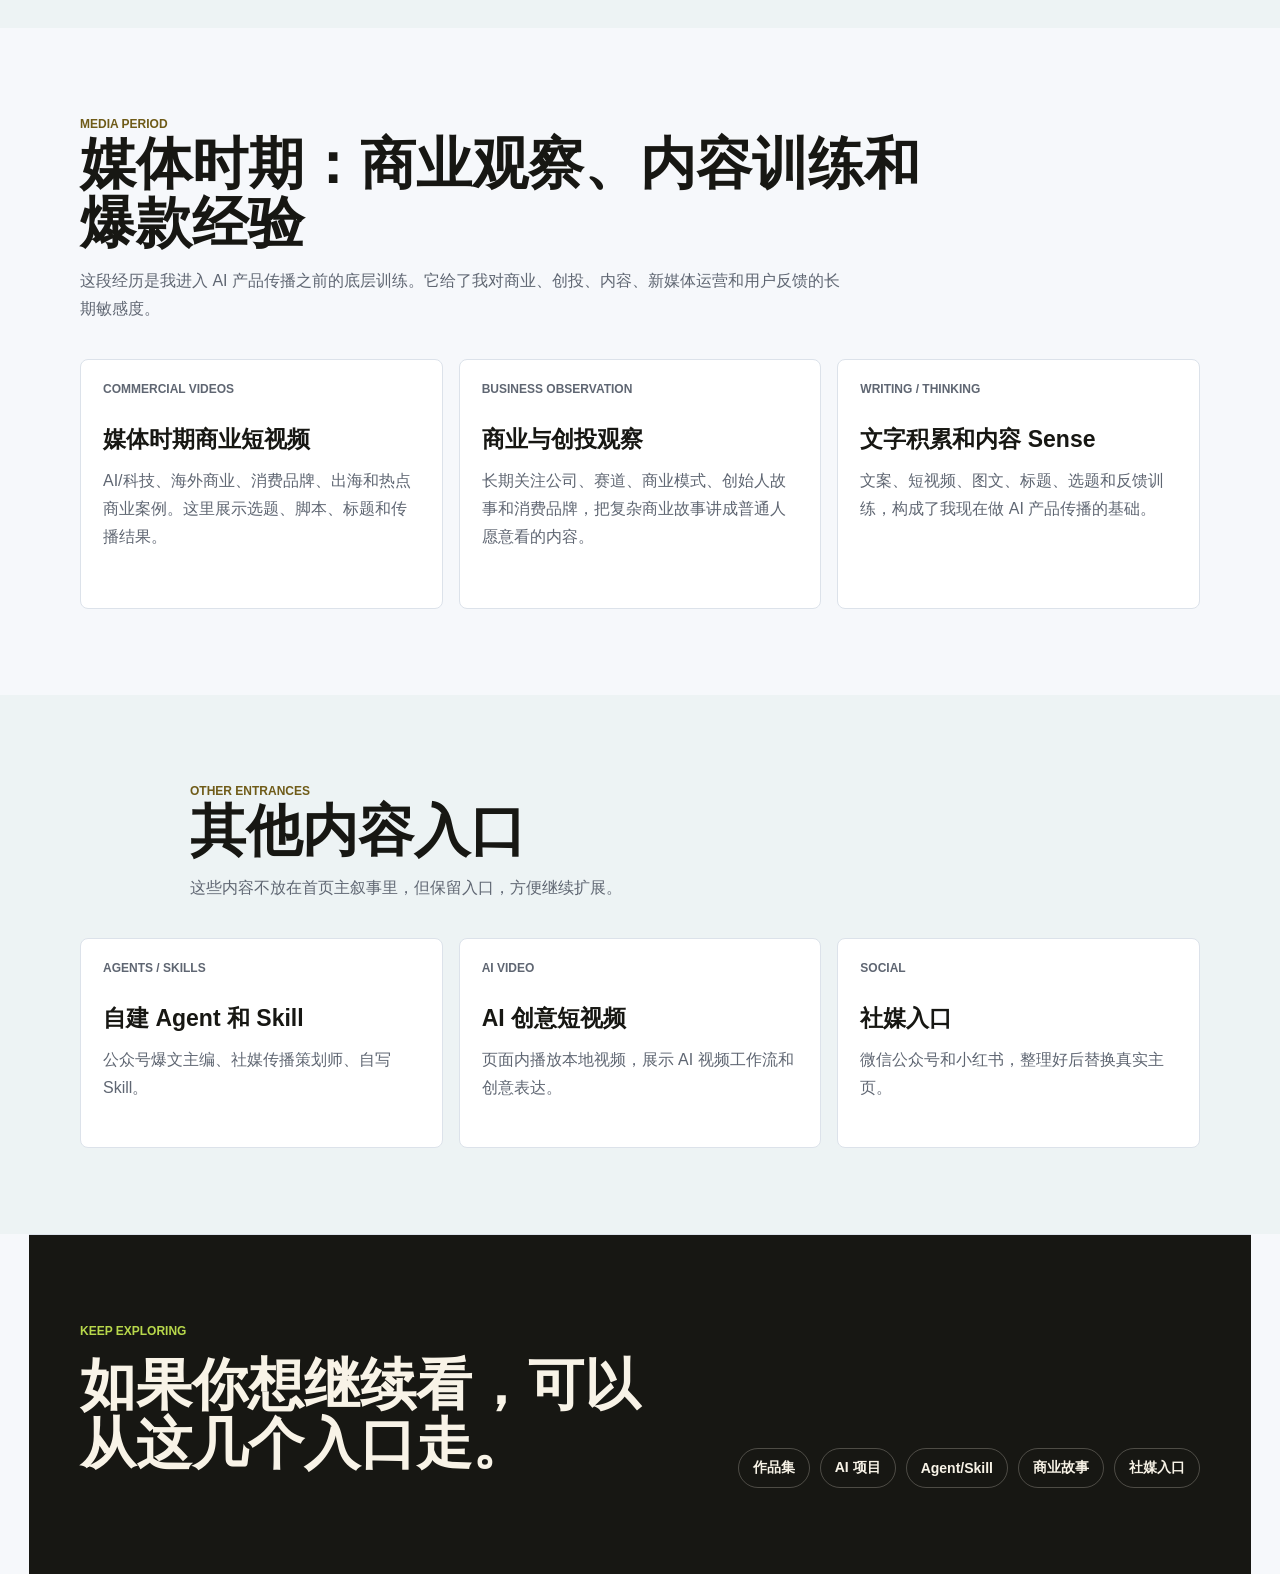
==== commit 3c8221f1: "Improve homepage and portfolio navigation" ====
--- a/index.html
+++ b/index.html
@@ -16,7 +16,7 @@
     <meta name="twitter:title" content="作品与想法 | 我把 AI 产品做出来 也把它讲出去" />
     <meta name="twitter:description" content="AI 产品传播、Vibe Coding、商业短视频、Agent/Skill 和个人作品集。" />
     <meta name="twitter:image" content="./assets/images/og-card.svg" />
-    <link rel="stylesheet" href="./styles.css?v=20260621-motion1" />
+    <link rel="stylesheet" href="./styles.css?v=20260620-polish1" />
   </head>
   <body>
     <header class="site-header">
@@ -36,6 +36,13 @@
     <main id="top">
       <section class="hero section-band hero-simple" data-home-hero>
         <div class="hero-copy">
+          <p class="eyebrow" data-eyebrow></p>
+          <div class="hero-identity">
+            <figure class="hero-avatar" aria-label="Lancea AI 风格头像">
+              <img src="./assets/images/lancea-ai-avatar.jpg" alt="Lancea 的 AI 风格头像" />
+            </figure>
+            <p class="hero-hello" data-hello></p>
+          </div>
           <h1 data-title></h1>
           <p class="hero-subtitle" data-subtitle></p>
           <div class="hero-projects" aria-label="参与过的 AI 产品">
@@ -48,24 +55,61 @@
           </div>
           <div class="signal-row" aria-label="能力标签" data-home-signals></div>
         </div>
-        <aside class="hero-ai-motion" aria-label="AI 动态视觉背景">
-          <div class="ai-orbit orbit-one"></div>
-          <div class="ai-orbit orbit-two"></div>
-          <div class="ai-orbit orbit-three"></div>
-          <div class="ai-core">
-            <span>AI PRODUCT</span>
-            <strong>BUILD / TELL / USE</strong>
+        <aside class="hero-workstream" aria-label="作品视觉流">
+          <div class="workstream-header">
+            <span>Live work stream</span>
+            <strong>作品格式在这里汇流</strong>
           </div>
-          <div class="ai-flow flow-one"></div>
-          <div class="ai-flow flow-two"></div>
-          <div class="ai-flow flow-three"></div>
-          <div class="ai-node node-image"><span>Image</span></div>
-          <div class="ai-node node-video"><span>Video</span></div>
-          <div class="ai-node node-doc"><span>PPT</span></div>
-          <div class="ai-node node-agent"><span>Agent</span></div>
-          <div class="ai-panel panel-one"><span>产品介绍</span></div>
-          <div class="ai-panel panel-two"><span>Launch Video</span></div>
-          <div class="ai-panel panel-three"><span>创投故事</span></div>
+          <div class="workstream-track">
+            <article class="workstream-card card-ai-image">
+              <span>AI Generated Image</span>
+              <strong>纳米 P 图</strong>
+            </article>
+            <article class="workstream-card card-video">
+              <span>Launch Video</span>
+              <strong>纳米 P 视频</strong>
+            </article>
+            <article class="workstream-card card-doc">
+              <span>PDF / PPT</span>
+              <strong>产品介绍</strong>
+            </article>
+            <article class="workstream-card card-writing">
+              <span>Article</span>
+              <strong>创投文章</strong>
+            </article>
+            <article class="workstream-card card-short">
+              <span>Short Video</span>
+              <strong>商业故事</strong>
+            </article>
+            <article class="workstream-card card-system">
+              <span>Agent/Skill</span>
+              <strong>工作方法</strong>
+            </article>
+            <article class="workstream-card card-ai-image">
+              <span>AI Generated Image</span>
+              <strong>纳米 P 图</strong>
+            </article>
+            <article class="workstream-card card-video">
+              <span>Launch Video</span>
+              <strong>纳米 P 视频</strong>
+            </article>
+            <article class="workstream-card card-doc">
+              <span>PDF / PPT</span>
+              <strong>产品介绍</strong>
+            </article>
+            <article class="workstream-card card-writing">
+              <span>Article</span>
+              <strong>创投文章</strong>
+            </article>
+            <article class="workstream-card card-short">
+              <span>Short Video</span>
+              <strong>商业故事</strong>
+            </article>
+            <article class="workstream-card card-system">
+              <span>Agent/Skill</span>
+              <strong>工作方法</strong>
+            </article>
+          </div>
         </aside>
       </section>
 
@@ -118,7 +162,7 @@
       </section>
     </main>
 
-    <script src="./content.js?v=20260621-motion1"></script>
-    <script src="./render.js?v=20260621-motion1"></script>
+    <script src="./content.js?v=20260620-polish1"></script>
+    <script src="./render.js?v=20260620-polish1"></script>
   </body>
 </html>
--- a/styles.css
+++ b/styles.css
@@ -141,7 +141,7 @@
   text-align: left;
   background:
     linear-gradient(180deg, rgba(246, 248, 251, 0.04), rgba(246, 248, 251, 0.82) 78%),
-    url("./assets/images/hero-bg.svg?v=20260621-motion1") center / cover no-repeat;
+    url("./assets/images/hero-bg.svg?v=20260620-polish1") center / cover no-repeat;
 }
 
 .hero-simple .hero-copy {
@@ -152,14 +152,82 @@
 }
 
 .hero-simple h1 {
-  max-width: 820px;
-  margin-bottom: 24px;
-  font-size: clamp(58px, 6.2vw, 96px);
-  line-height: 1.08;
+  max-width: 760px;
+  font-size: clamp(48px, 5vw, 76px);
+  line-height: 1.18;
 }
 
 .hero-simple .hero-title-line {
   white-space: nowrap;
+}
+
+.hero-identity {
+  display: inline-flex;
+  align-items: center;
+  gap: 16px;
+  margin-bottom: 22px;
+}
+
+.hero-avatar {
+  position: relative;
+  overflow: hidden;
+  flex: 0 0 auto;
+  width: clamp(72px, 7vw, 104px);
+  aspect-ratio: 1;
+  margin: 0;
+  border: 1px solid rgba(92, 131, 214, 0.34);
+  border-radius: 24px;
+  background:
+    radial-gradient(circle at 28% 20%, rgba(184, 216, 75, 0.34), transparent 30%),
+    linear-gradient(135deg, rgba(112, 199, 189, 0.22), rgba(92, 131, 214, 0.24));
+  box-shadow:
+    0 20px 58px rgba(31, 41, 55, 0.16),
+    inset 0 0 0 1px rgba(255, 255, 255, 0.72);
+}
+
+.hero-avatar img {
+  display: block;
+  width: 100%;
+  height: 100%;
+  object-fit: cover;
+  object-position: center 24%;
+  filter: saturate(1.16) contrast(1.05) brightness(1.02);
+  transform: scale(1.18);
+}
+
+.hero-avatar::before {
+  content: "";
+  position: absolute;
+  inset: 19% 22% 23%;
+  z-index: 1;
+  border: 1px solid rgba(255, 255, 255, 0.34);
+  border-radius: 18px;
+  background:
+    linear-gradient(135deg, rgba(112, 199, 189, 0.5), rgba(92, 131, 214, 0.42)),
+    rgba(255, 255, 255, 0.18);
+  backdrop-filter: blur(8px);
+}
+
+.hero-avatar::after {
+  content: "";
+  position: absolute;
+  inset: 0;
+  z-index: 2;
+  background:
+    linear-gradient(rgba(255, 255, 255, 0.1) 1px, transparent 1px),
+    linear-gradient(90deg, rgba(255, 255, 255, 0.1) 1px, transparent 1px),
+    radial-gradient(circle at 78% 18%, rgba(184, 216, 75, 0.48), transparent 20%);
+  background-size: 14px 14px, 14px 14px, 100% 100%;
+  mix-blend-mode: screen;
+  pointer-events: none;
+}
+
+.hero-hello {
+  margin: 0;
+  color: var(--ink);
+  font-size: clamp(22px, 2.2vw, 34px);
+  font-weight: 800;
+  line-height: 1.2;
 }
 
 .page-hero {
@@ -254,282 +322,176 @@
   box-shadow: 0 12px 34px rgba(31, 41, 55, 0.06);
 }
 
-.hero-ai-motion {
+.hero-workstream {
   position: relative;
-  isolation: isolate;
+  z-index: 1;
   overflow: hidden;
   width: min(100%, 540px);
-  aspect-ratio: 0.86;
-  min-height: 520px;
+  height: min(70vh, 650px);
   justify-self: start;
-  border: 1px solid rgba(220, 226, 234, 0.9);
-  border-radius: 22px;
+  border: 1px solid rgba(220, 226, 234, 0.86);
+  border-radius: 14px;
   background:
-    radial-gradient(circle at 50% 42%, rgba(112, 199, 189, 0.26), transparent 23%),
-    radial-gradient(circle at 72% 18%, rgba(184, 216, 75, 0.24), transparent 22%),
-    radial-gradient(circle at 30% 82%, rgba(92, 131, 214, 0.22), transparent 25%),
-    linear-gradient(145deg, rgba(255, 255, 255, 0.88), rgba(237, 243, 244, 0.58));
-  box-shadow: 0 34px 100px rgba(31, 41, 55, 0.14);
-  backdrop-filter: blur(16px);
-}
-
-.hero-ai-motion::before {
+    linear-gradient(180deg, rgba(255, 255, 255, 0.72), rgba(255, 255, 255, 0.44)),
+    rgba(255, 255, 255, 0.58);
+  box-shadow: 0 34px 96px rgba(31, 41, 55, 0.16);
+  backdrop-filter: blur(14px);
+}
+
+.hero-workstream::before,
+.hero-workstream::after {
   content: "";
   position: absolute;
-  inset: 0;
-  z-index: -1;
-  background:
-    linear-gradient(rgba(92, 131, 214, 0.1) 1px, transparent 1px),
-    linear-gradient(90deg, rgba(92, 131, 214, 0.1) 1px, transparent 1px);
-  background-size: 34px 34px;
-  mask-image: radial-gradient(circle at 50% 48%, black 0 44%, transparent 76%);
-  animation: ai-grid-drift 14s linear infinite;
-}
-
-.hero-ai-motion::after {
-  content: "";
+  right: 0;
+  left: 0;
+  z-index: 2;
+  height: 118px;
+  pointer-events: none;
+}
+
+.hero-workstream::before {
+  top: 0;
+  background: linear-gradient(180deg, rgba(246, 248, 251, 0.96), rgba(246, 248, 251, 0));
+}
+
+.hero-workstream::after {
+  bottom: 0;
+  background: linear-gradient(0deg, rgba(246, 248, 251, 0.96), rgba(246, 248, 251, 0));
+}
+
+.workstream-track {
+  display: grid;
+  gap: 14px;
+  padding: 88px 18px 18px;
+  animation: stream-up 26s linear infinite;
+}
+
+.workstream-header {
   position: absolute;
-  inset: 9%;
-  z-index: -1;
-  border: 1px solid rgba(92, 131, 214, 0.18);
-  border-radius: 50%;
-  background: radial-gradient(circle, rgba(255, 255, 255, 0.66), transparent 58%);
-  animation: ai-breathe 6s ease-in-out infinite;
-}
-
-.ai-core {
-  position: absolute;
-  top: 50%;
-  left: 50%;
+  top: 18px;
+  right: 18px;
+  left: 18px;
   z-index: 3;
-  display: grid;
-  place-items: center;
-  width: 190px;
-  height: 190px;
-  border: 1px solid rgba(92, 131, 214, 0.28);
-  border-radius: 50%;
-  background:
-    radial-gradient(circle at 42% 36%, rgba(184, 216, 75, 0.78), transparent 22%),
-    radial-gradient(circle at 64% 62%, rgba(112, 199, 189, 0.84), transparent 26%),
-    linear-gradient(145deg, rgba(255, 255, 255, 0.92), rgba(237, 243, 244, 0.72));
-  box-shadow:
-    0 26px 90px rgba(92, 131, 214, 0.22),
-    inset 0 0 0 1px rgba(255, 255, 255, 0.8);
-  transform: translate(-50%, -50%);
-  animation: ai-core-float 7s ease-in-out infinite;
-}
-
-.ai-core span,
-.ai-core strong {
-  display: block;
-  text-align: center;
-}
-
-.ai-core span {
+  display: flex;
+  align-items: center;
+  justify-content: space-between;
+  gap: 12px;
+  border: 1px solid rgba(220, 226, 234, 0.86);
+  border-radius: 999px;
+  padding: 10px 12px;
+  background: rgba(255, 255, 255, 0.86);
+  box-shadow: 0 14px 34px rgba(31, 41, 55, 0.1);
+}
+
+.workstream-header span {
   color: var(--muted);
   font-size: 11px;
   font-weight: 900;
   text-transform: uppercase;
 }
 
-.ai-core strong {
-  max-width: 110px;
-  color: var(--ink);
-  font-size: 18px;
-  line-height: 1.05;
-}
-
-.ai-orbit {
-  position: absolute;
-  inset: 18%;
-  border: 1px solid rgba(92, 131, 214, 0.2);
-  border-radius: 50%;
-}
-
-.orbit-one {
-  animation: ai-spin 18s linear infinite;
-}
-
-.orbit-two {
-  inset: 26% 12%;
-  border-color: rgba(112, 199, 189, 0.26);
-  transform: rotate(58deg);
-  animation: ai-spin 24s linear infinite reverse;
-}
-
-.orbit-three {
-  inset: 12% 30%;
-  border-color: rgba(184, 216, 75, 0.26);
-  transform: rotate(-36deg);
-  animation: ai-spin 20s linear infinite;
-}
-
-.ai-flow {
-  position: absolute;
-  left: 14%;
-  width: 72%;
-  height: 2px;
-  background: linear-gradient(90deg, transparent, rgba(92, 131, 214, 0.58), transparent);
-  transform-origin: center;
-  animation: ai-flow-rise 6s ease-in-out infinite;
-}
-
-.flow-one {
-  top: 23%;
-  transform: rotate(18deg);
-}
-
-.flow-two {
-  top: 49%;
-  background: linear-gradient(90deg, transparent, rgba(112, 199, 189, 0.68), transparent);
-  animation-delay: -2s;
-}
-
-.flow-three {
-  top: 72%;
-  transform: rotate(-18deg);
-  background: linear-gradient(90deg, transparent, rgba(184, 216, 75, 0.72), transparent);
-  animation-delay: -4s;
-}
-
-.ai-node,
-.ai-panel {
-  position: absolute;
-  z-index: 2;
-  border: 1px solid rgba(220, 226, 234, 0.9);
-  background: rgba(255, 255, 255, 0.76);
-  box-shadow: 0 18px 50px rgba(31, 41, 55, 0.1);
-  backdrop-filter: blur(12px);
-}
-
-.ai-node {
-  display: grid;
-  place-items: center;
-  width: 92px;
-  height: 92px;
-  border-radius: 22px;
-  animation: ai-node-float 8s ease-in-out infinite;
-}
-
-.ai-node span,
-.ai-panel span {
-  color: var(--ink);
+.workstream-header strong {
+  font-size: 13px;
+  white-space: nowrap;
+}
+
+.workstream-card {
+  position: relative;
+  overflow: hidden;
+  min-height: 172px;
+  border: 1px solid var(--line);
+  border-radius: 12px;
+  padding: 18px;
+  background: var(--paper);
+  box-shadow: 0 18px 50px rgba(31, 41, 55, 0.08);
+}
+
+.workstream-card span {
+  position: relative;
+  z-index: 1;
+  display: block;
+  color: var(--muted);
   font-size: 12px;
   font-weight: 900;
-}
-
-.node-image {
-  top: 11%;
-  left: 15%;
+  text-transform: uppercase;
+}
+
+.workstream-card strong {
+  position: absolute;
+  right: 18px;
+  bottom: 18px;
+  left: 18px;
+  z-index: 1;
+  font-size: 26px;
+  line-height: 1.15;
+}
+
+.workstream-card::before {
+  content: "";
+  position: absolute;
+  right: 18px;
+  bottom: 62px;
+  left: 18px;
+  height: 72px;
+  border-radius: 8px;
+}
+
+.workstream-card::after {
+  content: "";
+  position: absolute;
+  right: 18px;
+  bottom: 62px;
+  width: 92px;
+  height: 52px;
+  border: 1px solid rgba(23, 23, 19, 0.14);
+  border-radius: 8px;
+  background: rgba(255, 255, 255, 0.7);
+}
+
+.card-ai-image::before {
   background:
-    radial-gradient(circle at 30% 32%, rgba(184, 216, 75, 0.8), transparent 28%),
-    radial-gradient(circle at 72% 64%, rgba(112, 199, 189, 0.68), transparent 30%),
-    rgba(255, 255, 255, 0.72);
-}
-
-.node-video {
-  top: 14%;
-  right: 12%;
-  border-radius: 50%;
-  animation-delay: -1.6s;
-}
-
-.node-doc {
-  bottom: 16%;
-  left: 10%;
-  animation-delay: -3.2s;
-}
-
-.node-agent {
-  right: 12%;
-  bottom: 13%;
-  animation-delay: -4.8s;
-}
-
-.ai-panel {
-  display: flex;
-  align-items: center;
-  min-width: 150px;
-  min-height: 54px;
-  border-radius: 999px;
-  padding: 0 18px;
-  animation: ai-panel-rise 10s linear infinite;
-}
-
-.panel-one {
-  top: 34%;
-  left: 5%;
-}
-
-.panel-two {
-  top: 60%;
-  right: 4%;
-  animation-delay: -3.4s;
-}
-
-.panel-three {
-  bottom: 4%;
-  left: 30%;
-  animation-delay: -6.8s;
-}
-
-@keyframes ai-spin {
+    radial-gradient(circle at 26% 38%, rgba(184, 216, 75, 0.88), transparent 24%),
+    radial-gradient(circle at 76% 42%, rgba(112, 199, 189, 0.82), transparent 28%),
+    linear-gradient(135deg, rgba(92, 131, 214, 0.42), rgba(255, 255, 255, 0.78));
+}
+
+.card-video::before {
+  background:
+    linear-gradient(90deg, rgba(23, 23, 19, 0.86), rgba(23, 23, 19, 0.56)),
+    repeating-linear-gradient(90deg, rgba(255,255,255,.35) 0 24px, transparent 24px 42px);
+}
+
+.card-doc::before {
+  background: repeating-linear-gradient(
+    to bottom,
+    rgba(23, 23, 19, 0.18) 0 5px,
+    transparent 5px 18px
+  );
+}
+
+.card-writing::before {
+  background: linear-gradient(135deg, rgba(232, 111, 93, 0.26), rgba(255, 255, 255, 0.88));
+}
+
+.card-short::before {
+  background: linear-gradient(135deg, var(--cyan), var(--blue));
+}
+
+.card-system::before {
+  background: linear-gradient(135deg, var(--ink), #5a5a50);
+}
+
+@keyframes stream-up {
+  from {
+    transform: translateY(0);
+  }
   to {
-    transform: rotate(360deg);
-  }
-}
-
-@keyframes ai-breathe {
-  50% {
-    transform: scale(1.05);
-    opacity: 0.72;
-  }
-}
-
-@keyframes ai-core-float {
-  50% {
-    transform: translate(-50%, -54%);
-  }
-}
-
-@keyframes ai-node-float {
-  50% {
-    transform: translateY(-14px);
-  }
-}
-
-@keyframes ai-panel-rise {
-  0% {
-    transform: translateY(18px);
-    opacity: 0.42;
-  }
-  35%,
-  70% {
-    opacity: 1;
-  }
-  100% {
-    transform: translateY(-42px);
-    opacity: 0.42;
-  }
-}
-
-@keyframes ai-flow-rise {
-  50% {
-    transform: translateY(-18px) rotate(0deg);
-    opacity: 0.42;
-  }
-}
-
-@keyframes ai-grid-drift {
-  to {
-    background-position: 34px 68px;
+    transform: translateY(calc(-50% - 8px));
   }
 }
 
 @media (prefers-reduced-motion: reduce) {
-  .hero-ai-motion *,
-  .hero-ai-motion::before,
-  .hero-ai-motion::after {
+  .workstream-track {
     animation: none;
   }
 }
@@ -684,26 +646,16 @@
 .section-heading {
   max-width: 900px;
   margin-bottom: 36px;
-  margin-left: 0;
   text-align: left;
 }
 
 .section-band > .section-heading {
-  width: min(100%, var(--content-max));
-  max-width: var(--content-max);
-  margin-right: auto;
-  margin-left: auto;
   margin-bottom: 36px;
 }
 
 .section-heading.split {
   display: block;
   max-width: 900px;
-}
-
-.section-heading.split > div,
-.section-heading.split > p {
-  margin-left: 0;
 }
 
 .section-heading h2 {
@@ -1750,13 +1702,13 @@
   }
 
   .hero-simple .hero-copy,
-  .hero-ai-motion {
+  .hero-workstream {
     justify-self: center;
     width: min(100%, var(--content-max));
   }
 
-  .hero-ai-motion {
-    min-height: 430px;
+  .hero-workstream {
+    height: 360px;
   }
 
   .footer-links {
@@ -1824,7 +1776,17 @@
   }
 
   .hero-simple h1 {
-    font-size: clamp(32px, 9vw, 46px);
+    font-size: clamp(28px, 8.4vw, 38px);
+  }
+
+  .hero-identity {
+    gap: 12px;
+    margin-bottom: 18px;
+  }
+
+  .hero-avatar {
+    width: 68px;
+    border-radius: 18px;
   }
 
   .hero-simple .hero-title-line {
@@ -1835,24 +1797,10 @@
     margin-top: 18px;
   }
 
-  .hero-ai-motion {
-    min-height: 380px;
-    border-radius: 18px;
-  }
-
-  .ai-core {
-    width: 150px;
-    height: 150px;
-  }
-
-  .ai-node {
-    width: 72px;
-    height: 72px;
-    border-radius: 18px;
-  }
-
-  .ai-panel {
-    min-width: 128px;
+  .workstream-header {
+    align-items: flex-start;
+    flex-direction: column;
+    border-radius: 12px;
   }
 
   .hero-actions {
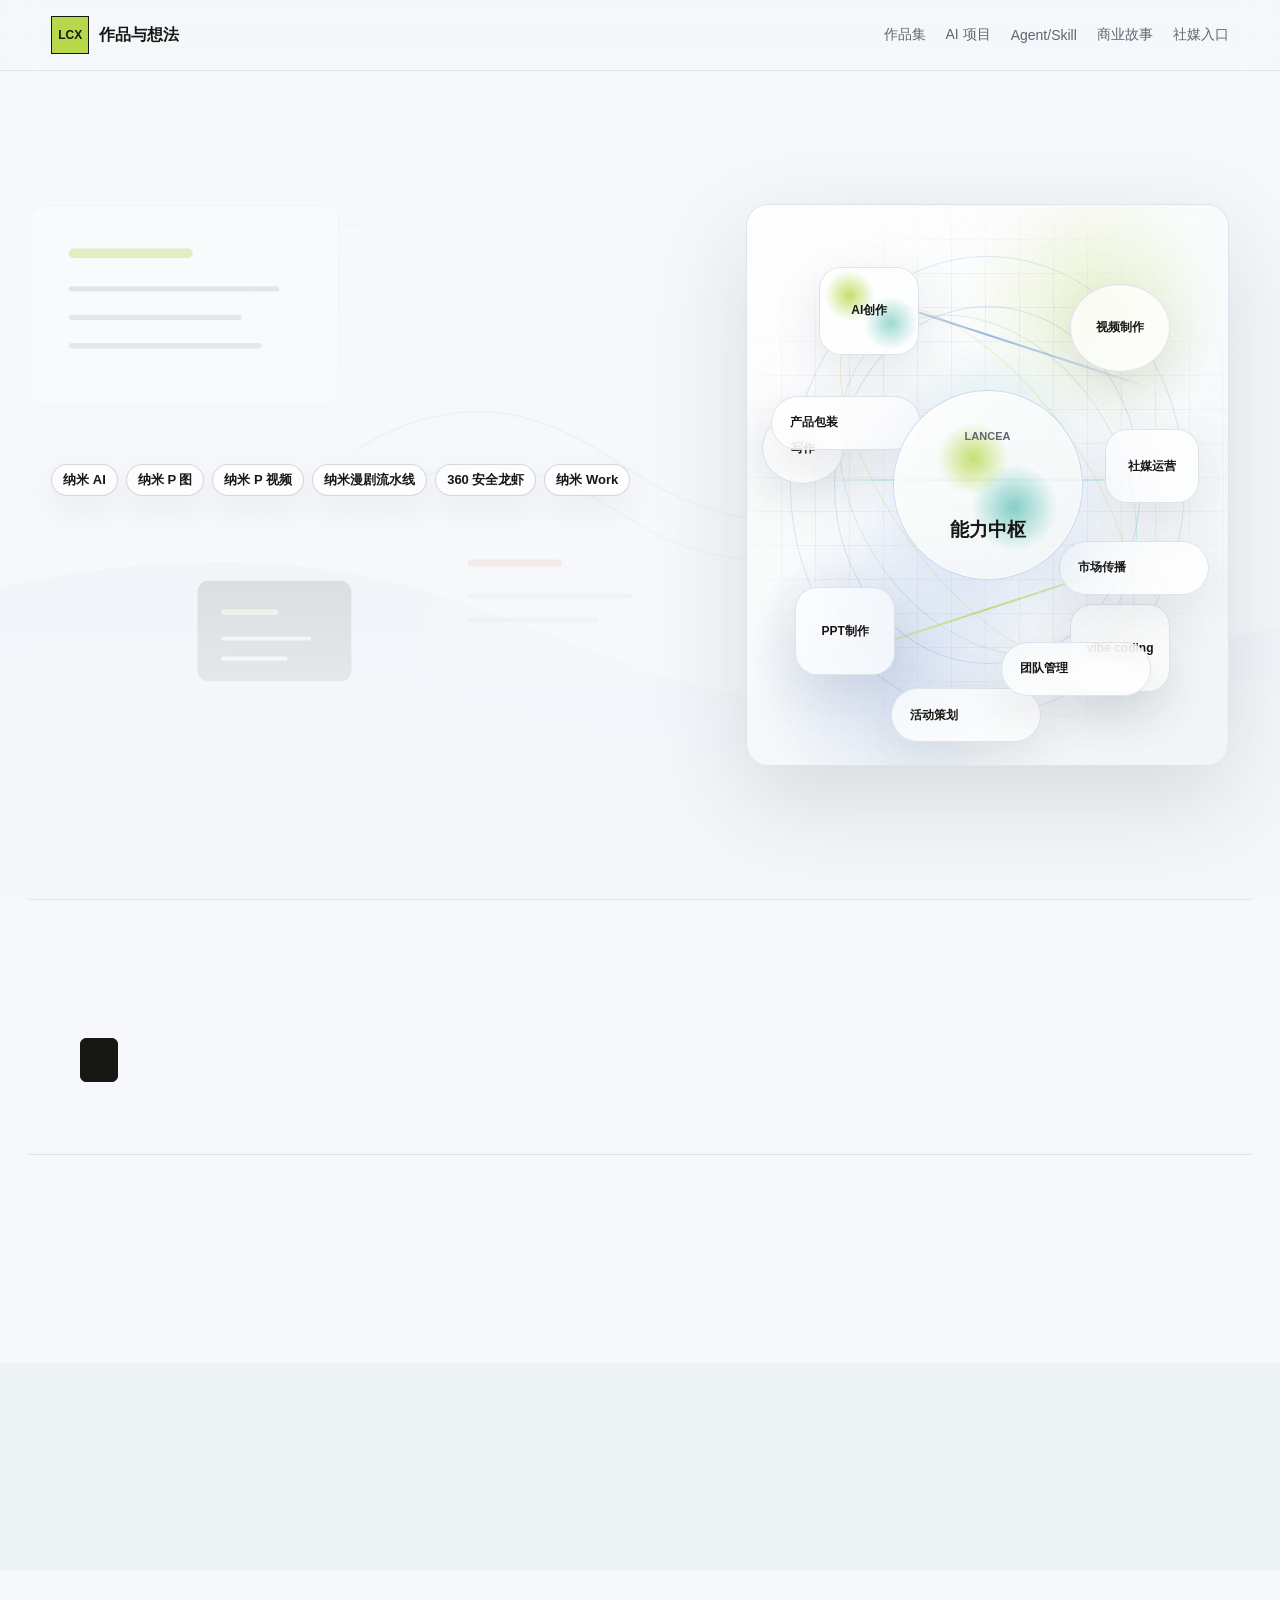
==== commit 177bf96b: "Update homepage motion capability labels" ====
--- a/index.html
+++ b/index.html
@@ -16,7 +16,7 @@
     <meta name="twitter:title" content="作品与想法 | 我把 AI 产品做出来 也把它讲出去" />
     <meta name="twitter:description" content="AI 产品传播、Vibe Coding、商业短视频、Agent/Skill 和个人作品集。" />
     <meta name="twitter:image" content="./assets/images/og-card.svg" />
-    <link rel="stylesheet" href="./styles.css?v=20260620-polish1" />
+    <link rel="stylesheet" href="./styles.css?v=20260621-motion2" />
   </head>
   <body>
     <header class="site-header">
@@ -36,13 +36,6 @@
     <main id="top">
       <section class="hero section-band hero-simple" data-home-hero>
         <div class="hero-copy">
-          <p class="eyebrow" data-eyebrow></p>
-          <div class="hero-identity">
-            <figure class="hero-avatar" aria-label="Lancea AI 风格头像">
-              <img src="./assets/images/lancea-ai-avatar.jpg" alt="Lancea 的 AI 风格头像" />
-            </figure>
-            <p class="hero-hello" data-hello></p>
-          </div>
           <h1 data-title></h1>
           <p class="hero-subtitle" data-subtitle></p>
           <div class="hero-projects" aria-label="参与过的 AI 产品">
@@ -55,61 +48,27 @@
           </div>
           <div class="signal-row" aria-label="能力标签" data-home-signals></div>
         </div>
-        <aside class="hero-workstream" aria-label="作品视觉流">
-          <div class="workstream-header">
-            <span>Live work stream</span>
-            <strong>作品格式在这里汇流</strong>
+        <aside class="hero-ai-motion" aria-label="AI 动态视觉背景">
+          <div class="ai-orbit orbit-one"></div>
+          <div class="ai-orbit orbit-two"></div>
+          <div class="ai-orbit orbit-three"></div>
+          <div class="ai-core">
+            <span>LANCEA</span>
+            <strong>能力中枢</strong>
           </div>
-          <div class="workstream-track">
-            <article class="workstream-card card-ai-image">
-              <span>AI Generated Image</span>
-              <strong>纳米 P 图</strong>
-            </article>
-            <article class="workstream-card card-video">
-              <span>Launch Video</span>
-              <strong>纳米 P 视频</strong>
-            </article>
-            <article class="workstream-card card-doc">
-              <span>PDF / PPT</span>
-              <strong>产品介绍</strong>
-            </article>
-            <article class="workstream-card card-writing">
-              <span>Article</span>
-              <strong>创投文章</strong>
-            </article>
-            <article class="workstream-card card-short">
-              <span>Short Video</span>
-              <strong>商业故事</strong>
-            </article>
-            <article class="workstream-card card-system">
-              <span>Agent/Skill</span>
-              <strong>工作方法</strong>
-            </article>
-            <article class="workstream-card card-ai-image">
-              <span>AI Generated Image</span>
-              <strong>纳米 P 图</strong>
-            </article>
-            <article class="workstream-card card-video">
-              <span>Launch Video</span>
-              <strong>纳米 P 视频</strong>
-            </article>
-            <article class="workstream-card card-doc">
-              <span>PDF / PPT</span>
-              <strong>产品介绍</strong>
-            </article>
-            <article class="workstream-card card-writing">
-              <span>Article</span>
-              <strong>创投文章</strong>
-            </article>
-            <article class="workstream-card card-short">
-              <span>Short Video</span>
-              <strong>商业故事</strong>
-            </article>
-            <article class="workstream-card card-system">
-              <span>Agent/Skill</span>
-              <strong>工作方法</strong>
-            </article>
-          </div>
+          <div class="ai-flow flow-one"></div>
+          <div class="ai-flow flow-two"></div>
+          <div class="ai-flow flow-three"></div>
+          <div class="ai-node node-image"><span>AI创作</span></div>
+          <div class="ai-node node-video"><span>视频制作</span></div>
+          <div class="ai-node node-doc"><span>PPT制作</span></div>
+          <div class="ai-node node-agent"><span>vibe coding</span></div>
+          <div class="ai-node node-writing"><span>写作</span></div>
+          <div class="ai-node node-social"><span>社媒运营</span></div>
+          <div class="ai-panel panel-one"><span>产品包装</span></div>
+          <div class="ai-panel panel-two"><span>市场传播</span></div>
+          <div class="ai-panel panel-three"><span>活动策划</span></div>
+          <div class="ai-panel panel-four"><span>团队管理</span></div>
         </aside>
       </section>
 
@@ -162,7 +121,7 @@
       </section>
     </main>
 
-    <script src="./content.js?v=20260620-polish1"></script>
-    <script src="./render.js?v=20260620-polish1"></script>
+    <script src="./content.js?v=20260621-motion2"></script>
+    <script src="./render.js?v=20260621-motion2"></script>
   </body>
 </html>
--- a/styles.css
+++ b/styles.css
@@ -141,7 +141,7 @@
   text-align: left;
   background:
     linear-gradient(180deg, rgba(246, 248, 251, 0.04), rgba(246, 248, 251, 0.82) 78%),
-    url("./assets/images/hero-bg.svg?v=20260620-polish1") center / cover no-repeat;
+    url("./assets/images/hero-bg.svg?v=20260621-motion2") center / cover no-repeat;
 }
 
 .hero-simple .hero-copy {
@@ -152,82 +152,14 @@
 }
 
 .hero-simple h1 {
-  max-width: 760px;
-  font-size: clamp(48px, 5vw, 76px);
-  line-height: 1.18;
+  max-width: 820px;
+  margin-bottom: 24px;
+  font-size: clamp(58px, 6.2vw, 96px);
+  line-height: 1.08;
 }
 
 .hero-simple .hero-title-line {
   white-space: nowrap;
-}
-
-.hero-identity {
-  display: inline-flex;
-  align-items: center;
-  gap: 16px;
-  margin-bottom: 22px;
-}
-
-.hero-avatar {
-  position: relative;
-  overflow: hidden;
-  flex: 0 0 auto;
-  width: clamp(72px, 7vw, 104px);
-  aspect-ratio: 1;
-  margin: 0;
-  border: 1px solid rgba(92, 131, 214, 0.34);
-  border-radius: 24px;
-  background:
-    radial-gradient(circle at 28% 20%, rgba(184, 216, 75, 0.34), transparent 30%),
-    linear-gradient(135deg, rgba(112, 199, 189, 0.22), rgba(92, 131, 214, 0.24));
-  box-shadow:
-    0 20px 58px rgba(31, 41, 55, 0.16),
-    inset 0 0 0 1px rgba(255, 255, 255, 0.72);
-}
-
-.hero-avatar img {
-  display: block;
-  width: 100%;
-  height: 100%;
-  object-fit: cover;
-  object-position: center 24%;
-  filter: saturate(1.16) contrast(1.05) brightness(1.02);
-  transform: scale(1.18);
-}
-
-.hero-avatar::before {
-  content: "";
-  position: absolute;
-  inset: 19% 22% 23%;
-  z-index: 1;
-  border: 1px solid rgba(255, 255, 255, 0.34);
-  border-radius: 18px;
-  background:
-    linear-gradient(135deg, rgba(112, 199, 189, 0.5), rgba(92, 131, 214, 0.42)),
-    rgba(255, 255, 255, 0.18);
-  backdrop-filter: blur(8px);
-}
-
-.hero-avatar::after {
-  content: "";
-  position: absolute;
-  inset: 0;
-  z-index: 2;
-  background:
-    linear-gradient(rgba(255, 255, 255, 0.1) 1px, transparent 1px),
-    linear-gradient(90deg, rgba(255, 255, 255, 0.1) 1px, transparent 1px),
-    radial-gradient(circle at 78% 18%, rgba(184, 216, 75, 0.48), transparent 20%);
-  background-size: 14px 14px, 14px 14px, 100% 100%;
-  mix-blend-mode: screen;
-  pointer-events: none;
-}
-
-.hero-hello {
-  margin: 0;
-  color: var(--ink);
-  font-size: clamp(22px, 2.2vw, 34px);
-  font-weight: 800;
-  line-height: 1.2;
 }
 
 .page-hero {
@@ -322,176 +254,306 @@
   box-shadow: 0 12px 34px rgba(31, 41, 55, 0.06);
 }
 
-.hero-workstream {
+.hero-ai-motion {
   position: relative;
-  z-index: 1;
+  isolation: isolate;
   overflow: hidden;
   width: min(100%, 540px);
-  height: min(70vh, 650px);
+  aspect-ratio: 0.86;
+  min-height: 520px;
   justify-self: start;
-  border: 1px solid rgba(220, 226, 234, 0.86);
-  border-radius: 14px;
+  border: 1px solid rgba(220, 226, 234, 0.9);
+  border-radius: 22px;
   background:
-    linear-gradient(180deg, rgba(255, 255, 255, 0.72), rgba(255, 255, 255, 0.44)),
-    rgba(255, 255, 255, 0.58);
-  box-shadow: 0 34px 96px rgba(31, 41, 55, 0.16);
-  backdrop-filter: blur(14px);
-}
-
-.hero-workstream::before,
-.hero-workstream::after {
+    radial-gradient(circle at 50% 42%, rgba(112, 199, 189, 0.26), transparent 23%),
+    radial-gradient(circle at 72% 18%, rgba(184, 216, 75, 0.24), transparent 22%),
+    radial-gradient(circle at 30% 82%, rgba(92, 131, 214, 0.22), transparent 25%),
+    linear-gradient(145deg, rgba(255, 255, 255, 0.88), rgba(237, 243, 244, 0.58));
+  box-shadow: 0 34px 100px rgba(31, 41, 55, 0.14);
+  backdrop-filter: blur(16px);
+}
+
+.hero-ai-motion::before {
   content: "";
   position: absolute;
-  right: 0;
-  left: 0;
-  z-index: 2;
-  height: 118px;
-  pointer-events: none;
-}
-
-.hero-workstream::before {
-  top: 0;
-  background: linear-gradient(180deg, rgba(246, 248, 251, 0.96), rgba(246, 248, 251, 0));
-}
-
-.hero-workstream::after {
-  bottom: 0;
-  background: linear-gradient(0deg, rgba(246, 248, 251, 0.96), rgba(246, 248, 251, 0));
-}
-
-.workstream-track {
-  display: grid;
-  gap: 14px;
-  padding: 88px 18px 18px;
-  animation: stream-up 26s linear infinite;
-}
-
-.workstream-header {
+  inset: 0;
+  z-index: -1;
+  background:
+    linear-gradient(rgba(92, 131, 214, 0.1) 1px, transparent 1px),
+    linear-gradient(90deg, rgba(92, 131, 214, 0.1) 1px, transparent 1px);
+  background-size: 34px 34px;
+  mask-image: radial-gradient(circle at 50% 48%, black 0 44%, transparent 76%);
+  animation: ai-grid-drift 14s linear infinite;
+}
+
+.hero-ai-motion::after {
+  content: "";
   position: absolute;
-  top: 18px;
-  right: 18px;
-  left: 18px;
+  inset: 9%;
+  z-index: -1;
+  border: 1px solid rgba(92, 131, 214, 0.18);
+  border-radius: 50%;
+  background: radial-gradient(circle, rgba(255, 255, 255, 0.66), transparent 58%);
+  animation: ai-breathe 6s ease-in-out infinite;
+}
+
+.ai-core {
+  position: absolute;
+  top: 50%;
+  left: 50%;
   z-index: 3;
-  display: flex;
-  align-items: center;
-  justify-content: space-between;
-  gap: 12px;
-  border: 1px solid rgba(220, 226, 234, 0.86);
-  border-radius: 999px;
-  padding: 10px 12px;
-  background: rgba(255, 255, 255, 0.86);
-  box-shadow: 0 14px 34px rgba(31, 41, 55, 0.1);
-}
-
-.workstream-header span {
+  display: grid;
+  place-items: center;
+  width: 190px;
+  height: 190px;
+  border: 1px solid rgba(92, 131, 214, 0.28);
+  border-radius: 50%;
+  background:
+    radial-gradient(circle at 42% 36%, rgba(184, 216, 75, 0.78), transparent 22%),
+    radial-gradient(circle at 64% 62%, rgba(112, 199, 189, 0.84), transparent 26%),
+    linear-gradient(145deg, rgba(255, 255, 255, 0.92), rgba(237, 243, 244, 0.72));
+  box-shadow:
+    0 26px 90px rgba(92, 131, 214, 0.22),
+    inset 0 0 0 1px rgba(255, 255, 255, 0.8);
+  transform: translate(-50%, -50%);
+  animation: ai-core-float 7s ease-in-out infinite;
+}
+
+.ai-core span,
+.ai-core strong {
+  display: block;
+  text-align: center;
+}
+
+.ai-core span {
   color: var(--muted);
   font-size: 11px;
   font-weight: 900;
   text-transform: uppercase;
 }
 
-.workstream-header strong {
-  font-size: 13px;
-  white-space: nowrap;
-}
-
-.workstream-card {
-  position: relative;
-  overflow: hidden;
-  min-height: 172px;
-  border: 1px solid var(--line);
-  border-radius: 12px;
-  padding: 18px;
-  background: var(--paper);
-  box-shadow: 0 18px 50px rgba(31, 41, 55, 0.08);
-}
-
-.workstream-card span {
-  position: relative;
-  z-index: 1;
-  display: block;
-  color: var(--muted);
+.ai-core strong {
+  max-width: 132px;
+  color: var(--ink);
+  font-size: 19px;
+  line-height: 1.05;
+}
+
+.ai-orbit {
+  position: absolute;
+  inset: 18%;
+  border: 1px solid rgba(92, 131, 214, 0.2);
+  border-radius: 50%;
+}
+
+.orbit-one {
+  animation: ai-spin 18s linear infinite;
+}
+
+.orbit-two {
+  inset: 26% 12%;
+  border-color: rgba(112, 199, 189, 0.26);
+  transform: rotate(58deg);
+  animation: ai-spin 24s linear infinite reverse;
+}
+
+.orbit-three {
+  inset: 12% 30%;
+  border-color: rgba(184, 216, 75, 0.26);
+  transform: rotate(-36deg);
+  animation: ai-spin 20s linear infinite;
+}
+
+.ai-flow {
+  position: absolute;
+  left: 14%;
+  width: 72%;
+  height: 2px;
+  background: linear-gradient(90deg, transparent, rgba(92, 131, 214, 0.58), transparent);
+  transform-origin: center;
+  animation: ai-flow-rise 6s ease-in-out infinite;
+}
+
+.flow-one {
+  top: 23%;
+  transform: rotate(18deg);
+}
+
+.flow-two {
+  top: 49%;
+  background: linear-gradient(90deg, transparent, rgba(112, 199, 189, 0.68), transparent);
+  animation-delay: -2s;
+}
+
+.flow-three {
+  top: 72%;
+  transform: rotate(-18deg);
+  background: linear-gradient(90deg, transparent, rgba(184, 216, 75, 0.72), transparent);
+  animation-delay: -4s;
+}
+
+.ai-node,
+.ai-panel {
+  position: absolute;
+  z-index: 2;
+  border: 1px solid rgba(220, 226, 234, 0.9);
+  background: rgba(255, 255, 255, 0.76);
+  box-shadow: 0 18px 50px rgba(31, 41, 55, 0.1);
+  backdrop-filter: blur(12px);
+}
+
+.ai-node {
+  display: grid;
+  place-items: center;
+  width: 100px;
+  height: 88px;
+  border-radius: 22px;
+  animation: ai-node-float 8s ease-in-out infinite;
+  text-align: center;
+}
+
+.ai-node span,
+.ai-panel span {
+  color: var(--ink);
   font-size: 12px;
   font-weight: 900;
-  text-transform: uppercase;
-}
-
-.workstream-card strong {
-  position: absolute;
-  right: 18px;
-  bottom: 18px;
-  left: 18px;
-  z-index: 1;
-  font-size: 26px;
-  line-height: 1.15;
-}
-
-.workstream-card::before {
-  content: "";
-  position: absolute;
-  right: 18px;
-  bottom: 62px;
-  left: 18px;
+}
+
+.node-image {
+  top: 11%;
+  left: 15%;
+  background:
+    radial-gradient(circle at 30% 32%, rgba(184, 216, 75, 0.8), transparent 28%),
+    radial-gradient(circle at 72% 64%, rgba(112, 199, 189, 0.68), transparent 30%),
+    rgba(255, 255, 255, 0.72);
+}
+
+.node-video {
+  top: 14%;
+  right: 12%;
+  border-radius: 50%;
+  animation-delay: -1.6s;
+}
+
+.node-doc {
+  bottom: 16%;
+  left: 10%;
+  animation-delay: -3.2s;
+}
+
+.node-agent {
+  right: 12%;
+  bottom: 13%;
+  animation-delay: -4.8s;
+}
+
+.node-writing {
+  top: 37%;
+  left: 3%;
+  width: 82px;
   height: 72px;
-  border-radius: 8px;
-}
-
-.workstream-card::after {
-  content: "";
-  position: absolute;
-  right: 18px;
-  bottom: 62px;
-  width: 92px;
-  height: 52px;
-  border: 1px solid rgba(23, 23, 19, 0.14);
-  border-radius: 8px;
-  background: rgba(255, 255, 255, 0.7);
-}
-
-.card-ai-image::before {
-  background:
-    radial-gradient(circle at 26% 38%, rgba(184, 216, 75, 0.88), transparent 24%),
-    radial-gradient(circle at 76% 42%, rgba(112, 199, 189, 0.82), transparent 28%),
-    linear-gradient(135deg, rgba(92, 131, 214, 0.42), rgba(255, 255, 255, 0.78));
-}
-
-.card-video::before {
-  background:
-    linear-gradient(90deg, rgba(23, 23, 19, 0.86), rgba(23, 23, 19, 0.56)),
-    repeating-linear-gradient(90deg, rgba(255,255,255,.35) 0 24px, transparent 24px 42px);
-}
-
-.card-doc::before {
-  background: repeating-linear-gradient(
-    to bottom,
-    rgba(23, 23, 19, 0.18) 0 5px,
-    transparent 5px 18px
-  );
-}
-
-.card-writing::before {
-  background: linear-gradient(135deg, rgba(232, 111, 93, 0.26), rgba(255, 255, 255, 0.88));
-}
-
-.card-short::before {
-  background: linear-gradient(135deg, var(--cyan), var(--blue));
-}
-
-.card-system::before {
-  background: linear-gradient(135deg, var(--ink), #5a5a50);
-}
-
-@keyframes stream-up {
-  from {
-    transform: translateY(0);
-  }
+  border-radius: 50%;
+  animation-delay: -5.6s;
+}
+
+.node-social {
+  right: 6%;
+  top: 40%;
+  width: 94px;
+  height: 74px;
+  animation-delay: -6.4s;
+}
+
+.ai-panel {
+  display: flex;
+  align-items: center;
+  min-width: 150px;
+  min-height: 54px;
+  border-radius: 999px;
+  padding: 0 18px;
+  animation: ai-panel-rise 10s linear infinite;
+}
+
+.panel-one {
+  top: 34%;
+  left: 5%;
+}
+
+.panel-two {
+  top: 60%;
+  right: 4%;
+  animation-delay: -3.4s;
+}
+
+.panel-three {
+  bottom: 4%;
+  left: 30%;
+  animation-delay: -6.8s;
+}
+
+.panel-four {
+  top: 78%;
+  right: 16%;
+  animation-delay: -8.4s;
+}
+
+@keyframes ai-spin {
   to {
-    transform: translateY(calc(-50% - 8px));
+    transform: rotate(360deg);
+  }
+}
+
+@keyframes ai-breathe {
+  50% {
+    transform: scale(1.05);
+    opacity: 0.72;
+  }
+}
+
+@keyframes ai-core-float {
+  50% {
+    transform: translate(-50%, -54%);
+  }
+}
+
+@keyframes ai-node-float {
+  50% {
+    transform: translateY(-14px);
+  }
+}
+
+@keyframes ai-panel-rise {
+  0% {
+    transform: translateY(18px);
+    opacity: 0.42;
+  }
+  35%,
+  70% {
+    opacity: 1;
+  }
+  100% {
+    transform: translateY(-42px);
+    opacity: 0.42;
+  }
+}
+
+@keyframes ai-flow-rise {
+  50% {
+    transform: translateY(-18px) rotate(0deg);
+    opacity: 0.42;
+  }
+}
+
+@keyframes ai-grid-drift {
+  to {
+    background-position: 34px 68px;
   }
 }
 
 @media (prefers-reduced-motion: reduce) {
-  .workstream-track {
+  .hero-ai-motion *,
+  .hero-ai-motion::before,
+  .hero-ai-motion::after {
     animation: none;
   }
 }
@@ -646,16 +708,26 @@
 .section-heading {
   max-width: 900px;
   margin-bottom: 36px;
+  margin-left: 0;
   text-align: left;
 }
 
 .section-band > .section-heading {
+  width: min(100%, var(--content-max));
+  max-width: var(--content-max);
+  margin-right: auto;
+  margin-left: auto;
   margin-bottom: 36px;
 }
 
 .section-heading.split {
   display: block;
   max-width: 900px;
+}
+
+.section-heading.split > div,
+.section-heading.split > p {
+  margin-left: 0;
 }
 
 .section-heading h2 {
@@ -1702,13 +1774,13 @@
   }
 
   .hero-simple .hero-copy,
-  .hero-workstream {
+  .hero-ai-motion {
     justify-self: center;
     width: min(100%, var(--content-max));
   }
 
-  .hero-workstream {
-    height: 360px;
+  .hero-ai-motion {
+    min-height: 430px;
   }
 
   .footer-links {
@@ -1776,17 +1848,7 @@
   }
 
   .hero-simple h1 {
-    font-size: clamp(28px, 8.4vw, 38px);
-  }
-
-  .hero-identity {
-    gap: 12px;
-    margin-bottom: 18px;
-  }
-
-  .hero-avatar {
-    width: 68px;
-    border-radius: 18px;
+    font-size: clamp(32px, 9vw, 46px);
   }
 
   .hero-simple .hero-title-line {
@@ -1797,10 +1859,24 @@
     margin-top: 18px;
   }
 
-  .workstream-header {
-    align-items: flex-start;
-    flex-direction: column;
-    border-radius: 12px;
+  .hero-ai-motion {
+    min-height: 380px;
+    border-radius: 18px;
+  }
+
+  .ai-core {
+    width: 150px;
+    height: 150px;
+  }
+
+  .ai-node {
+    width: 72px;
+    height: 72px;
+    border-radius: 18px;
+  }
+
+  .ai-panel {
+    min-width: 128px;
   }
 
   .hero-actions {
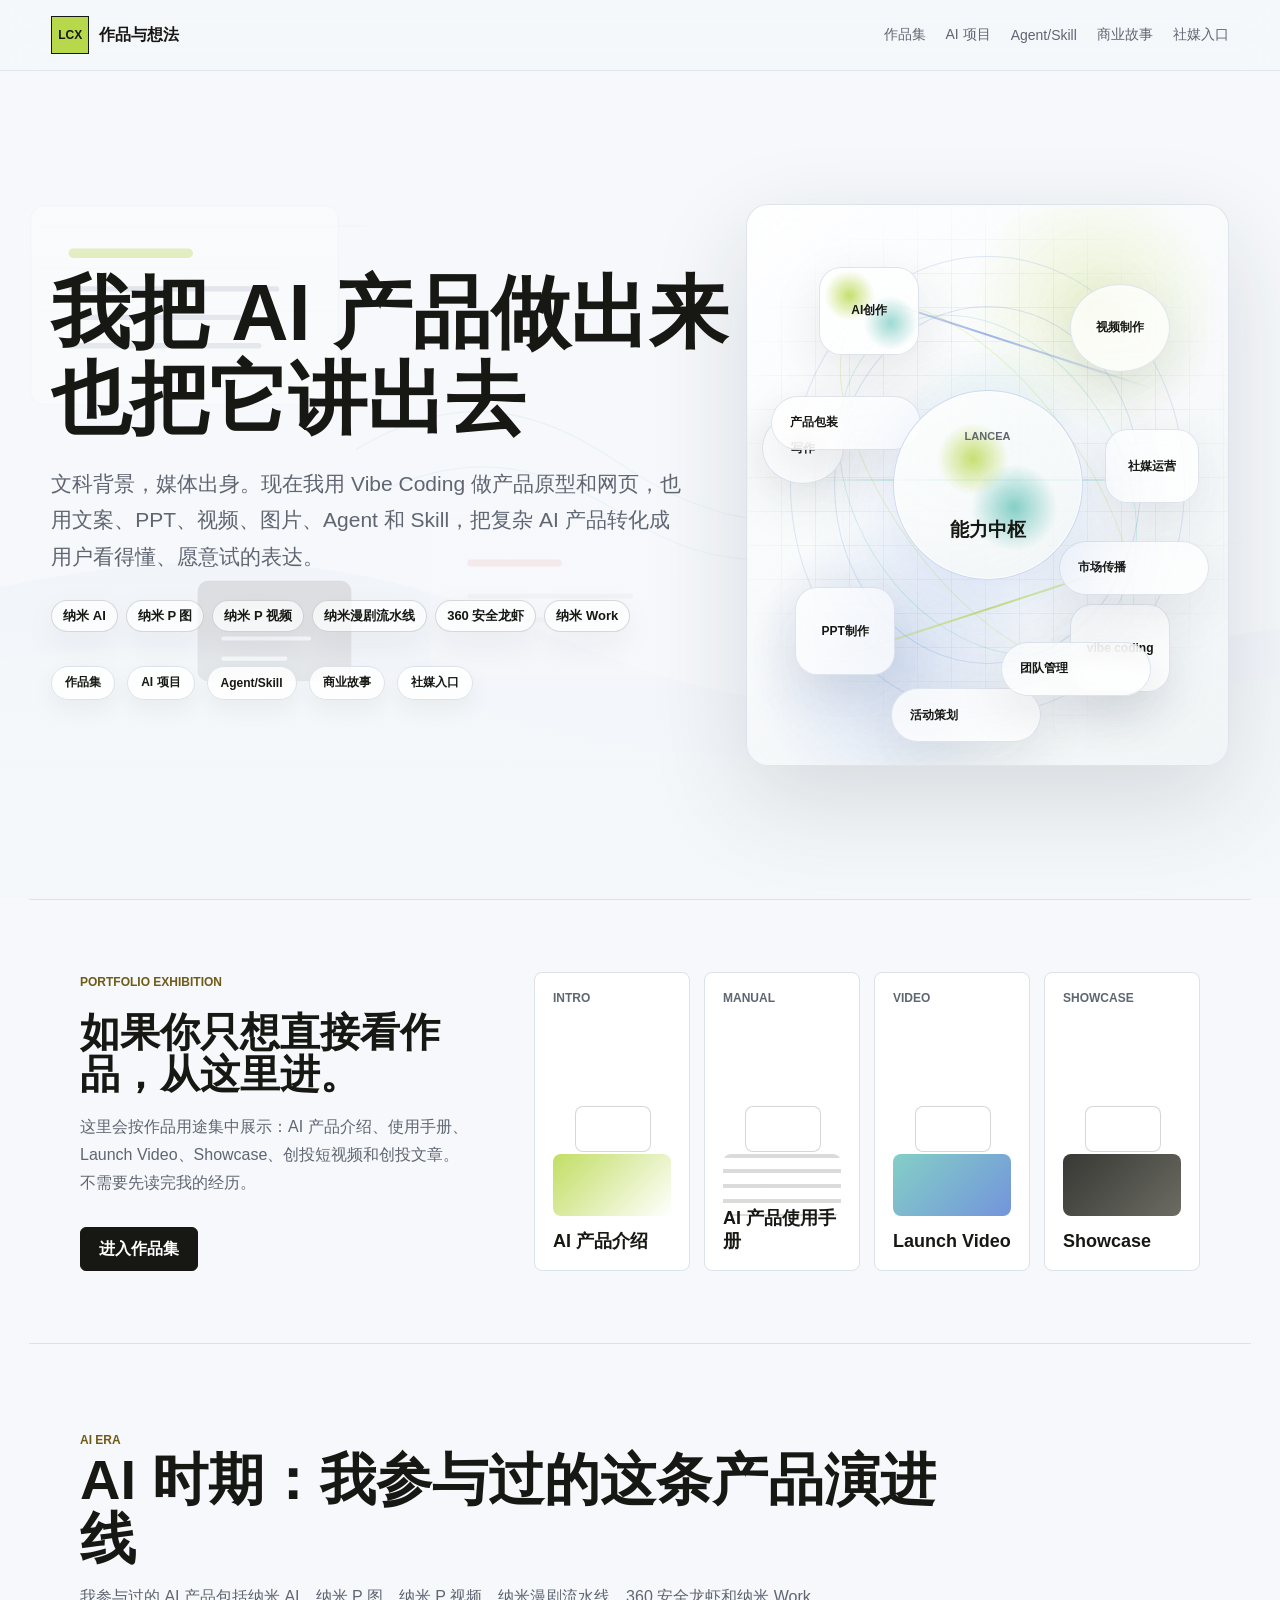
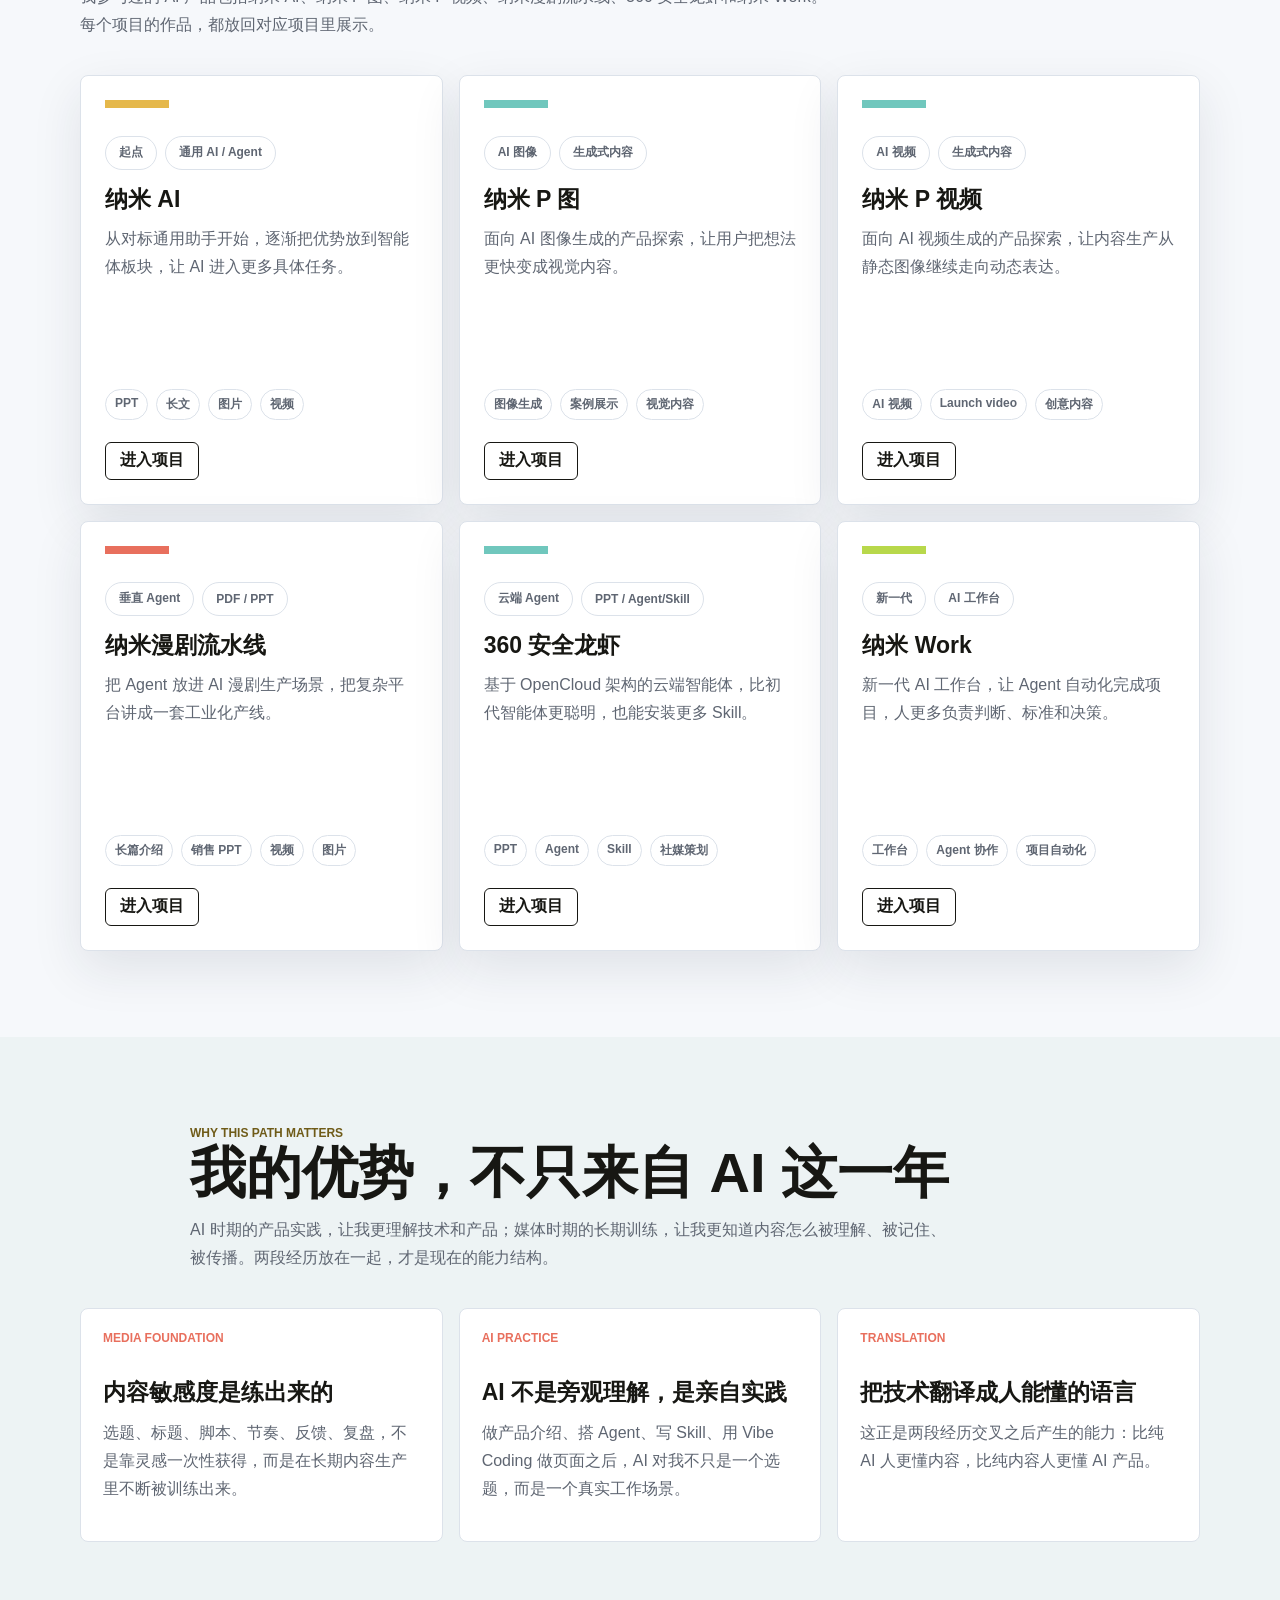
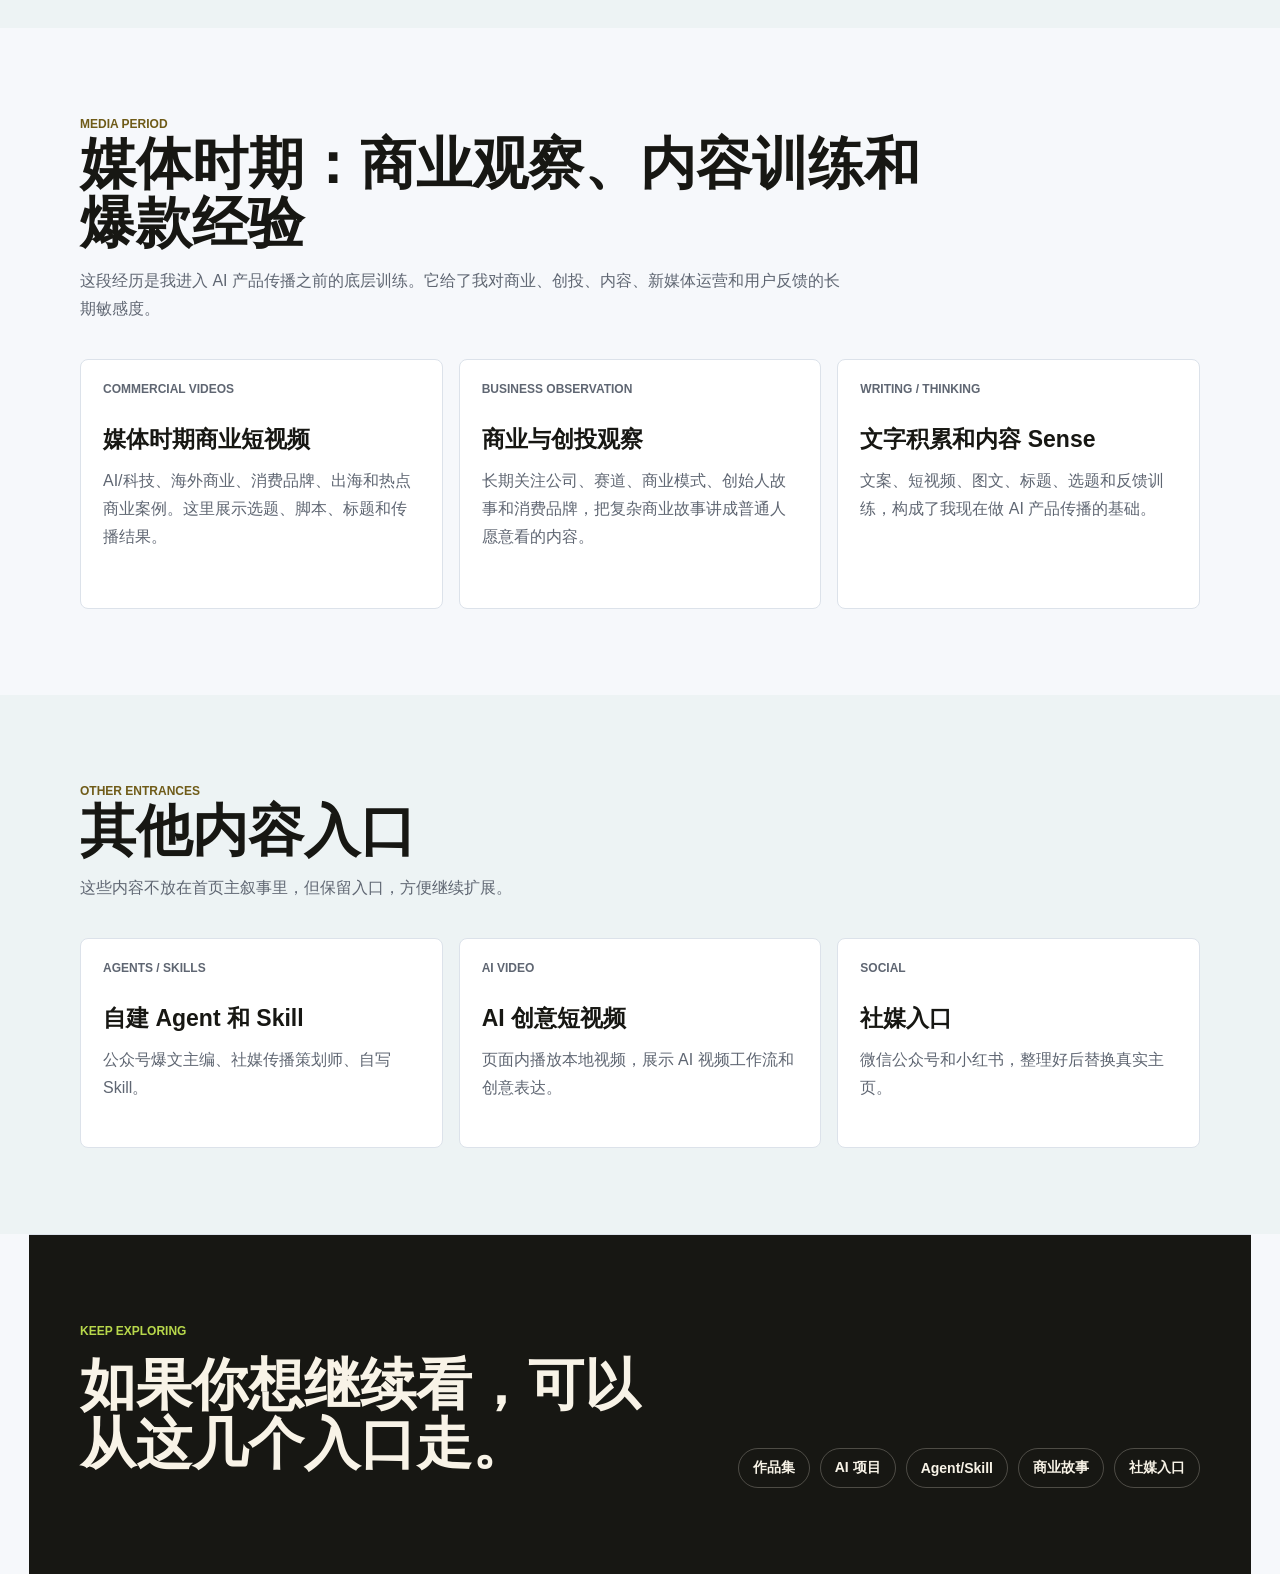
==== commit 6b482aba: "Fix homepage content rendering" ====
--- a/index.html
+++ b/index.html
@@ -16,7 +16,7 @@
     <meta name="twitter:title" content="作品与想法 | 我把 AI 产品做出来 也把它讲出去" />
     <meta name="twitter:description" content="AI 产品传播、Vibe Coding、商业短视频、Agent/Skill 和个人作品集。" />
     <meta name="twitter:image" content="./assets/images/og-card.svg" />
-    <link rel="stylesheet" href="./styles.css?v=20260621-motion2" />
+    <link rel="stylesheet" href="./styles.css?v=20260621-renderfix" />
   </head>
   <body>
     <header class="site-header">
@@ -121,7 +121,7 @@
       </section>
     </main>
 
-    <script src="./content.js?v=20260621-motion2"></script>
-    <script src="./render.js?v=20260621-motion2"></script>
+    <script src="./content.js?v=20260621-renderfix"></script>
+    <script src="./render.js?v=20260621-renderfix"></script>
   </body>
 </html>
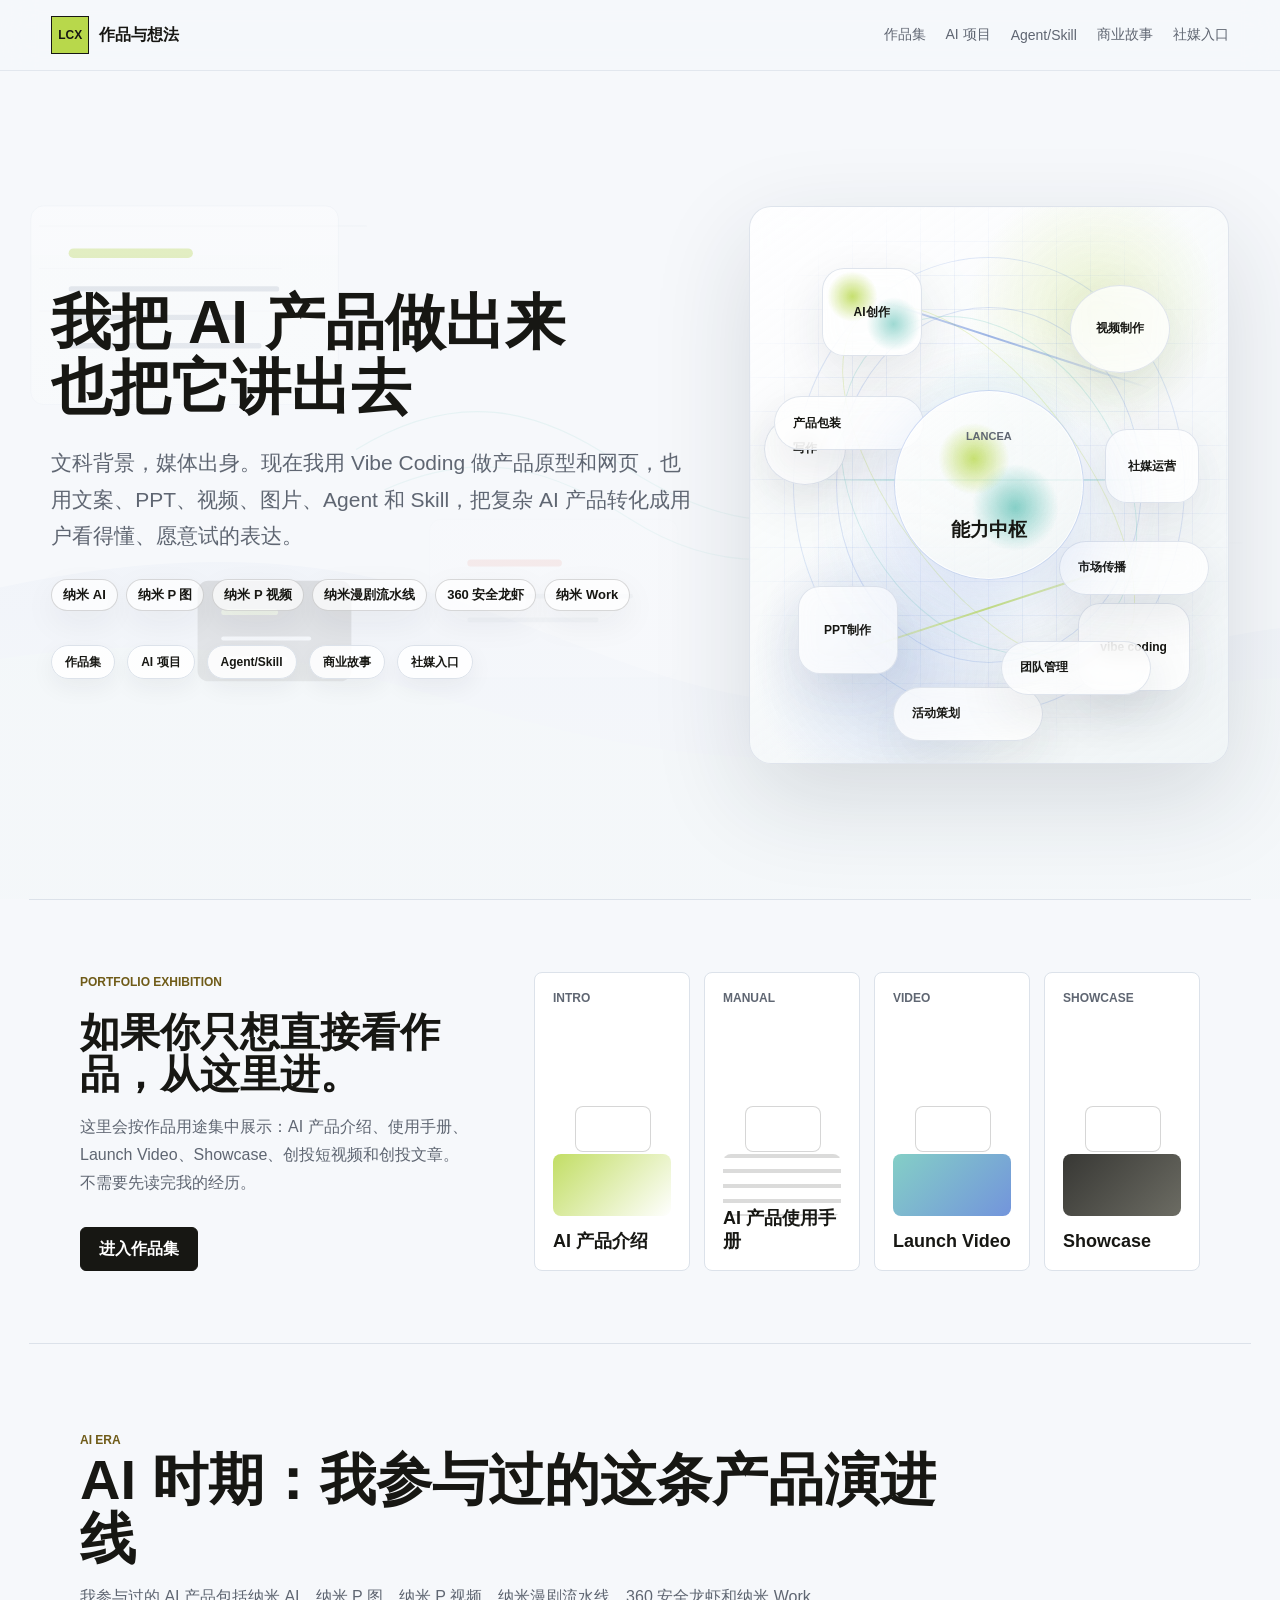
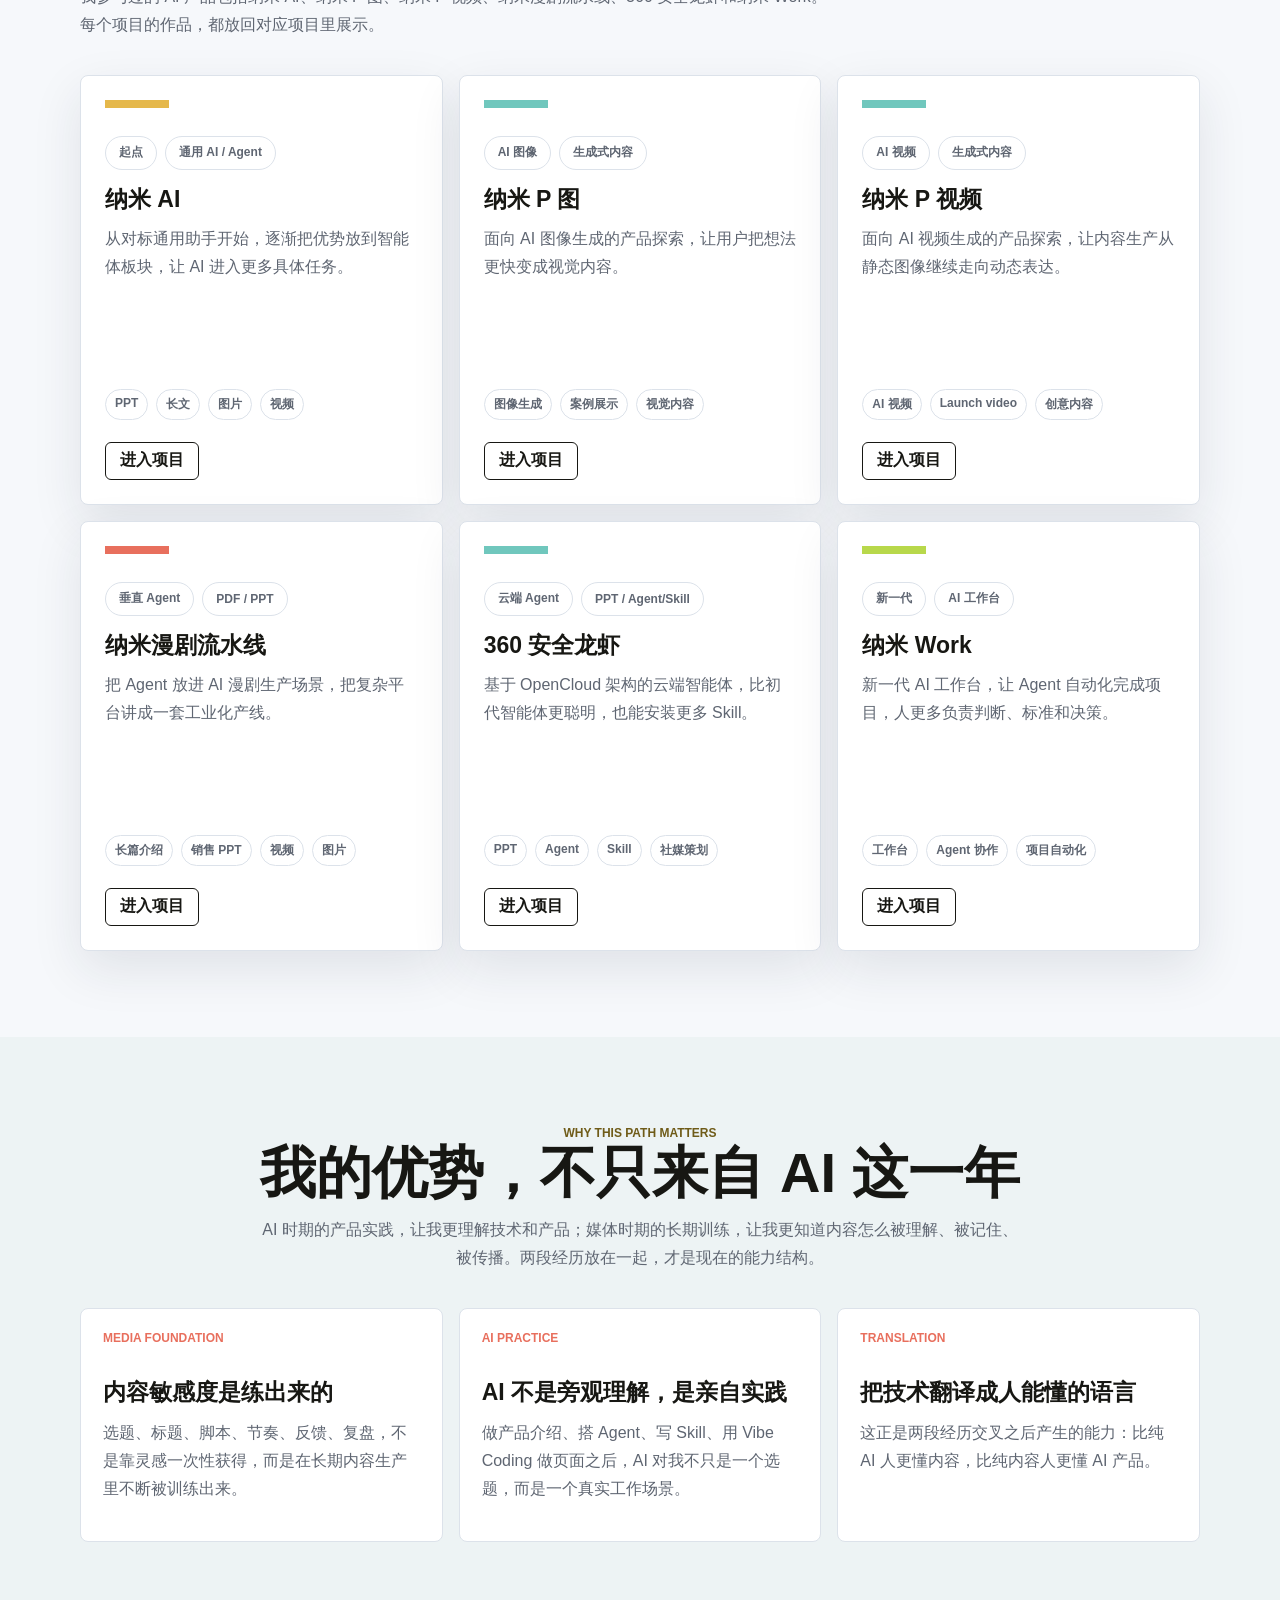
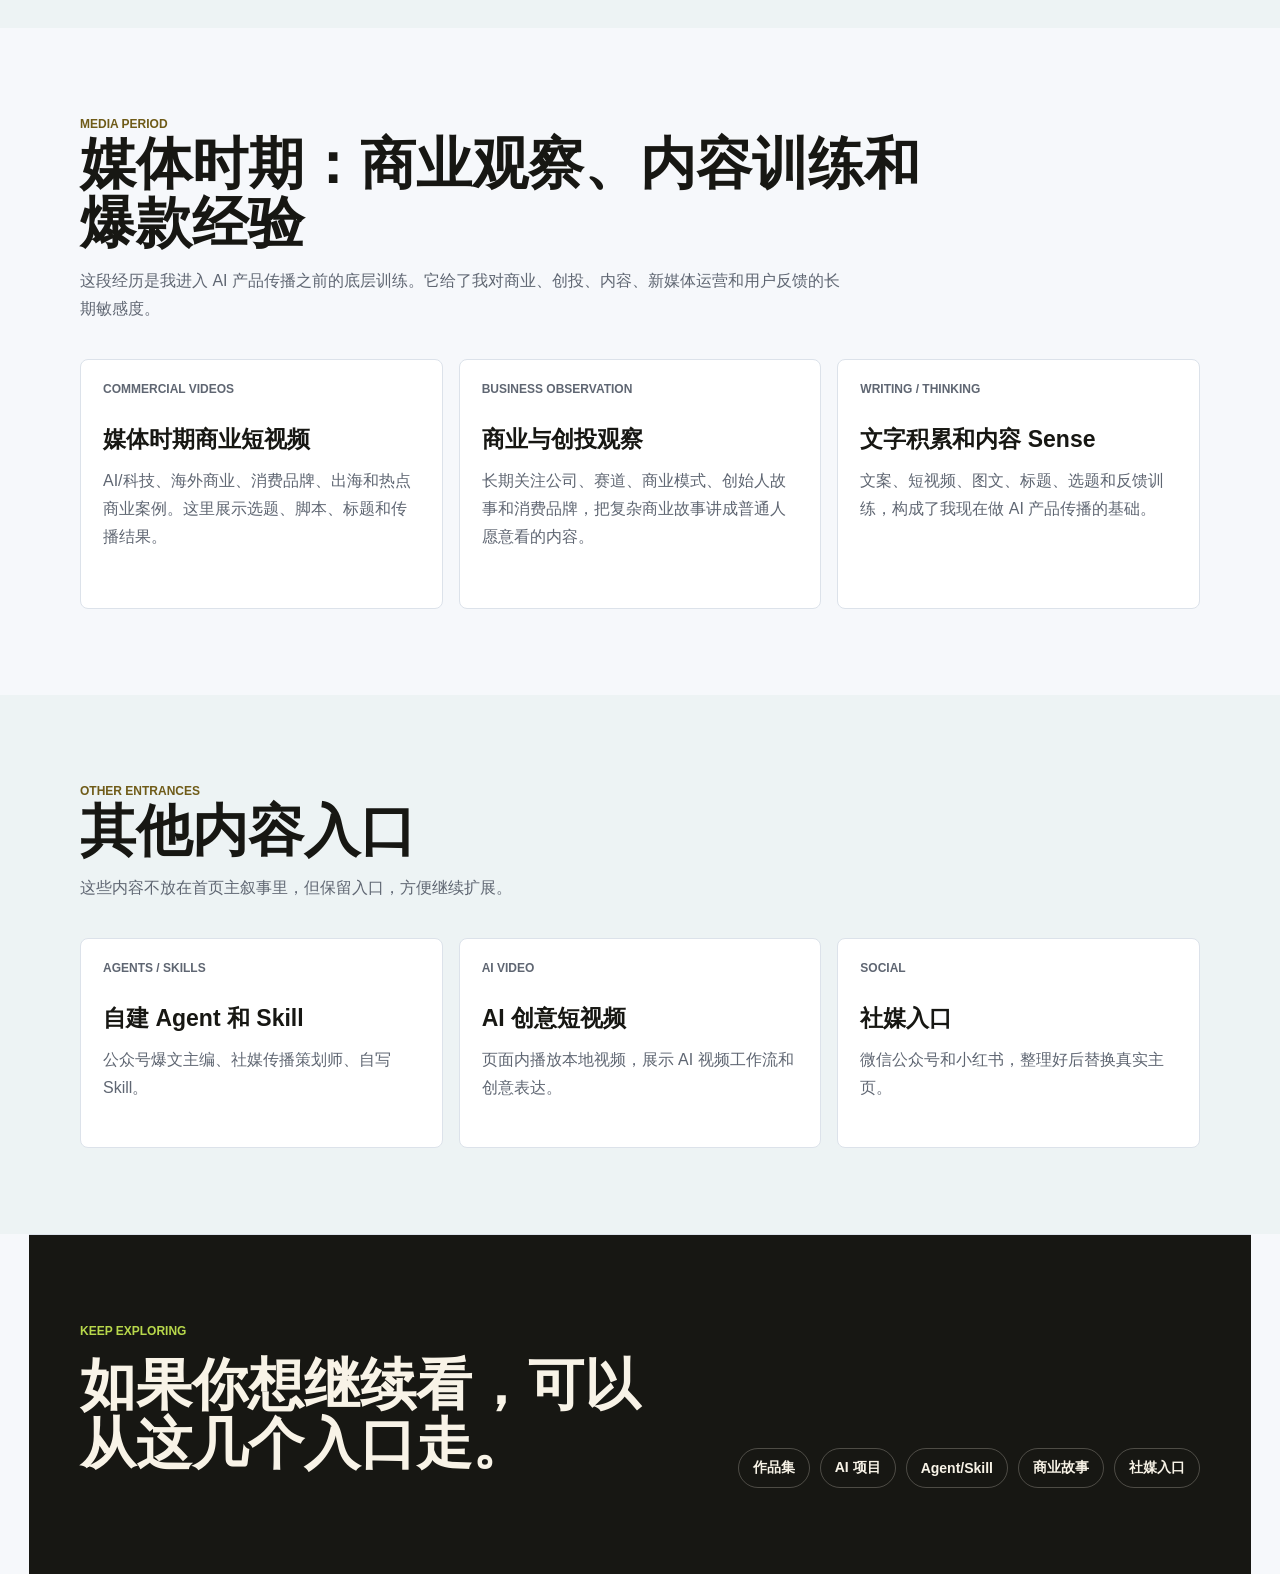
==== commit ce8a84c8: "Fix homepage layout spacing" ====
--- a/index.html
+++ b/index.html
@@ -16,7 +16,7 @@
     <meta name="twitter:title" content="作品与想法 | 我把 AI 产品做出来 也把它讲出去" />
     <meta name="twitter:description" content="AI 产品传播、Vibe Coding、商业短视频、Agent/Skill 和个人作品集。" />
     <meta name="twitter:image" content="./assets/images/og-card.svg" />
-    <link rel="stylesheet" href="./styles.css?v=20260621-renderfix" />
+    <link rel="stylesheet" href="./styles.css?v=20260622-layoutfix" />
   </head>
   <body>
     <header class="site-header">
@@ -121,7 +121,7 @@
       </section>
     </main>
 
-    <script src="./content.js?v=20260621-renderfix"></script>
-    <script src="./render.js?v=20260621-renderfix"></script>
+    <script src="./content.js?v=20260622-layoutfix"></script>
+    <script src="./render.js?v=20260622-layoutfix"></script>
   </body>
 </html>
--- a/styles.css
+++ b/styles.css
@@ -13,7 +13,7 @@
   --shadow: 0 18px 50px rgba(31, 41, 55, 0.1);
   --page-pad: clamp(24px, 4vw, 56px);
   --content-max: 1120px;
-  --wide-max: 1180px;
+  --wide-max: 1400px;
 }
 
 * {
@@ -131,9 +131,9 @@
 .hero-simple {
   position: relative;
   overflow: hidden;
-  grid-template-columns: minmax(0, 1.02fr) minmax(360px, 0.78fr);
+  grid-template-columns: minmax(610px, 1fr) minmax(360px, 480px);
   align-items: center;
-  gap: clamp(34px, 5vw, 78px);
+  gap: clamp(32px, 4vw, 58px);
   width: min(100%, calc(var(--wide-max) + (var(--page-pad) * 2)));
   min-height: calc(100vh - 72px);
   margin: 0 auto;
@@ -141,20 +141,20 @@
   text-align: left;
   background:
     linear-gradient(180deg, rgba(246, 248, 251, 0.04), rgba(246, 248, 251, 0.82) 78%),
-    url("./assets/images/hero-bg.svg?v=20260621-motion2") center / cover no-repeat;
+    url("./assets/images/hero-bg.svg?v=20260622-layoutfix") center / cover no-repeat;
 }
 
 .hero-simple .hero-copy {
   position: relative;
   z-index: 1;
-  width: min(100%, 760px);
+  width: min(100%, 740px);
   justify-self: start;
 }
 
 .hero-simple h1 {
-  max-width: 820px;
+  max-width: 740px;
   margin-bottom: 24px;
-  font-size: clamp(58px, 6.2vw, 96px);
+  font-size: clamp(56px, 4.7vw, 82px);
   line-height: 1.08;
 }
 
@@ -442,8 +442,9 @@
 }
 
 .node-agent {
-  right: 12%;
+  right: 8%;
   bottom: 13%;
+  width: 112px;
   animation-delay: -4.8s;
 }
 
@@ -730,6 +731,17 @@
   margin-left: 0;
 }
 
+.bridge-section .section-heading {
+  max-width: 980px;
+  text-align: center;
+}
+
+.bridge-section .section-heading h2,
+.bridge-section .section-heading p {
+  margin-right: auto;
+  margin-left: auto;
+}
+
 .section-heading h2 {
   max-width: 880px;
   margin-bottom: 14px;
@@ -1757,13 +1769,38 @@
   line-height: 1.8;
 }
 
+@media (max-width: 1180px) {
+  .hero-simple {
+    grid-template-columns: 1fr;
+    gap: 42px;
+    text-align: center;
+  }
+
+  .hero-simple .hero-copy,
+  .hero-ai-motion {
+    justify-self: center;
+    width: min(100%, var(--content-max));
+  }
+
+  .hero-simple .hero-copy,
+  .hero-simple h1,
+  .hero-subtitle,
+  .hero-projects {
+    margin-right: auto;
+    margin-left: auto;
+  }
+
+  .signal-row {
+    justify-content: center;
+  }
+}
+
 @media (max-width: 980px) {
   .nav {
     display: none;
   }
 
   .hero,
-  .section-heading.split,
   .social-strip,
   .portfolio-callout,
   .about,
@@ -1771,12 +1808,6 @@
   .site-footer,
   .featured-case-panel {
     grid-template-columns: 1fr;
-  }
-
-  .hero-simple .hero-copy,
-  .hero-ai-motion {
-    justify-self: center;
-    width: min(100%, var(--content-max));
   }
 
   .hero-ai-motion {
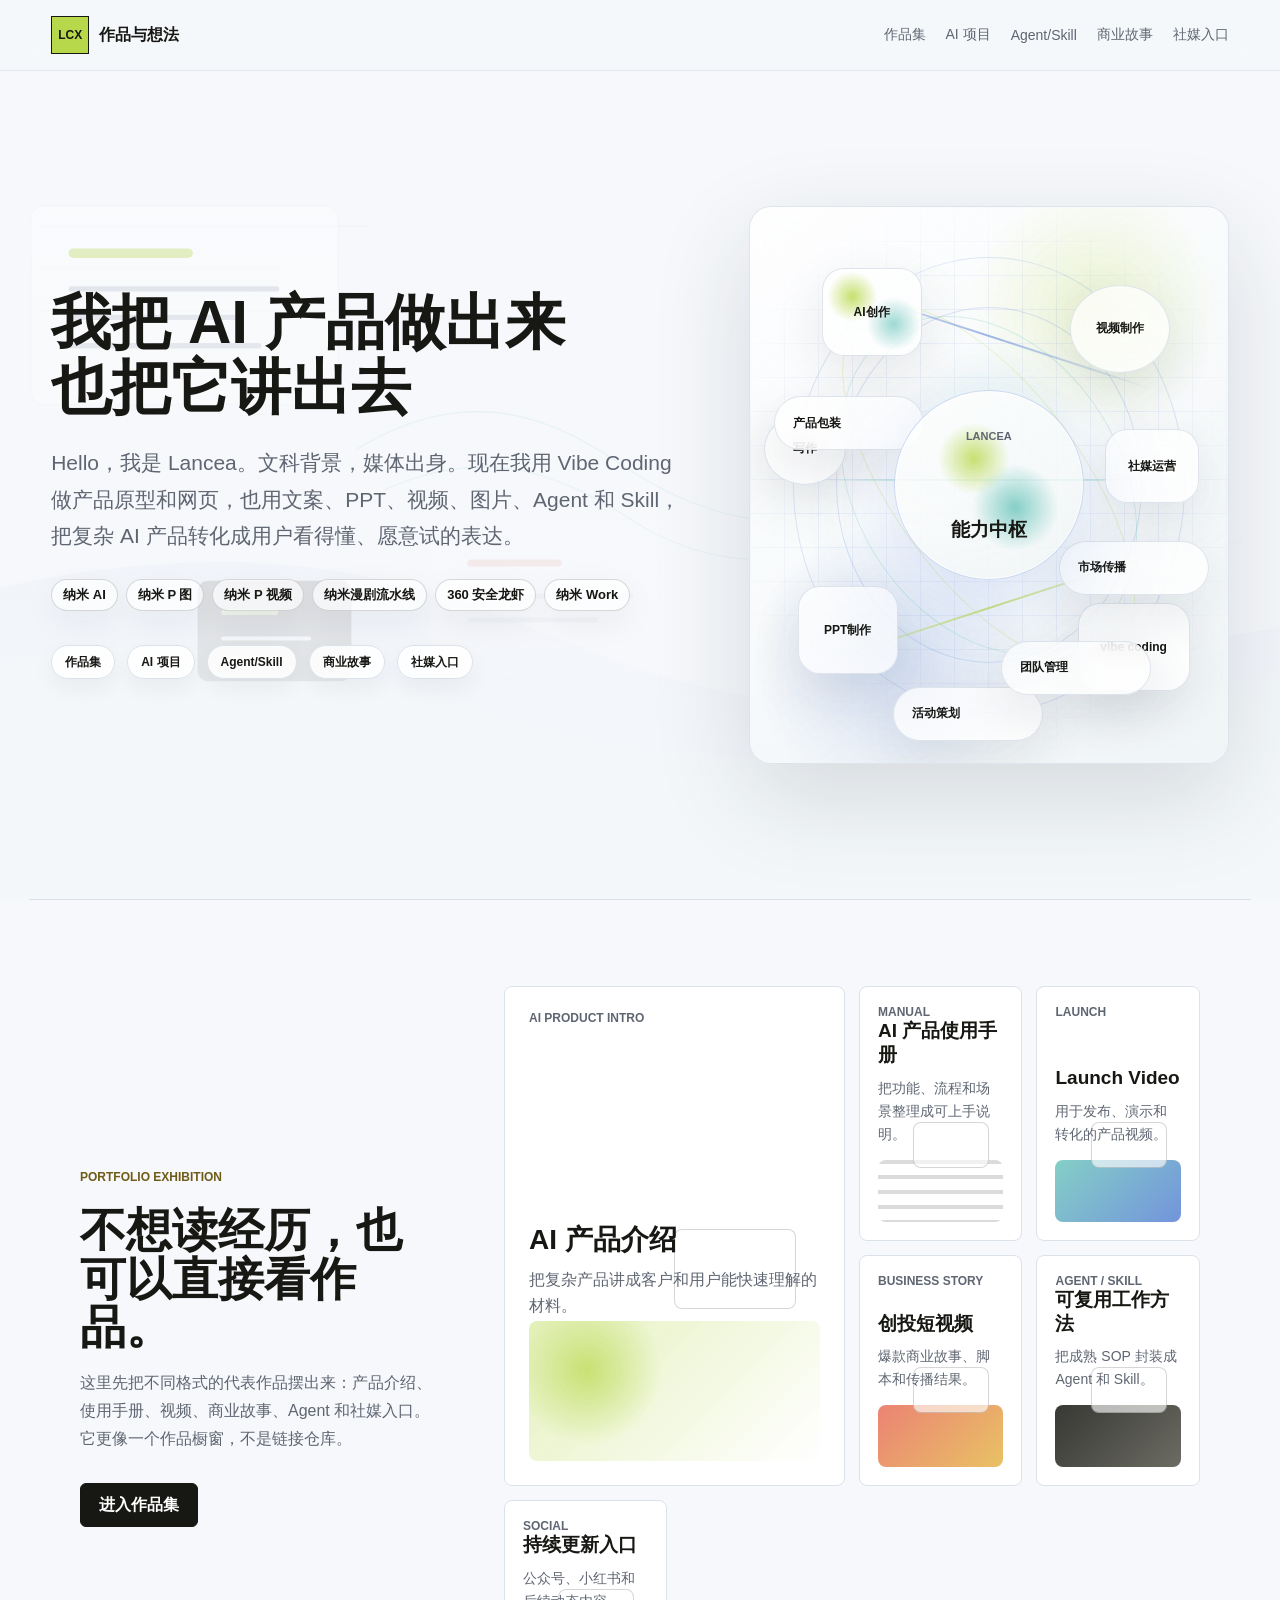
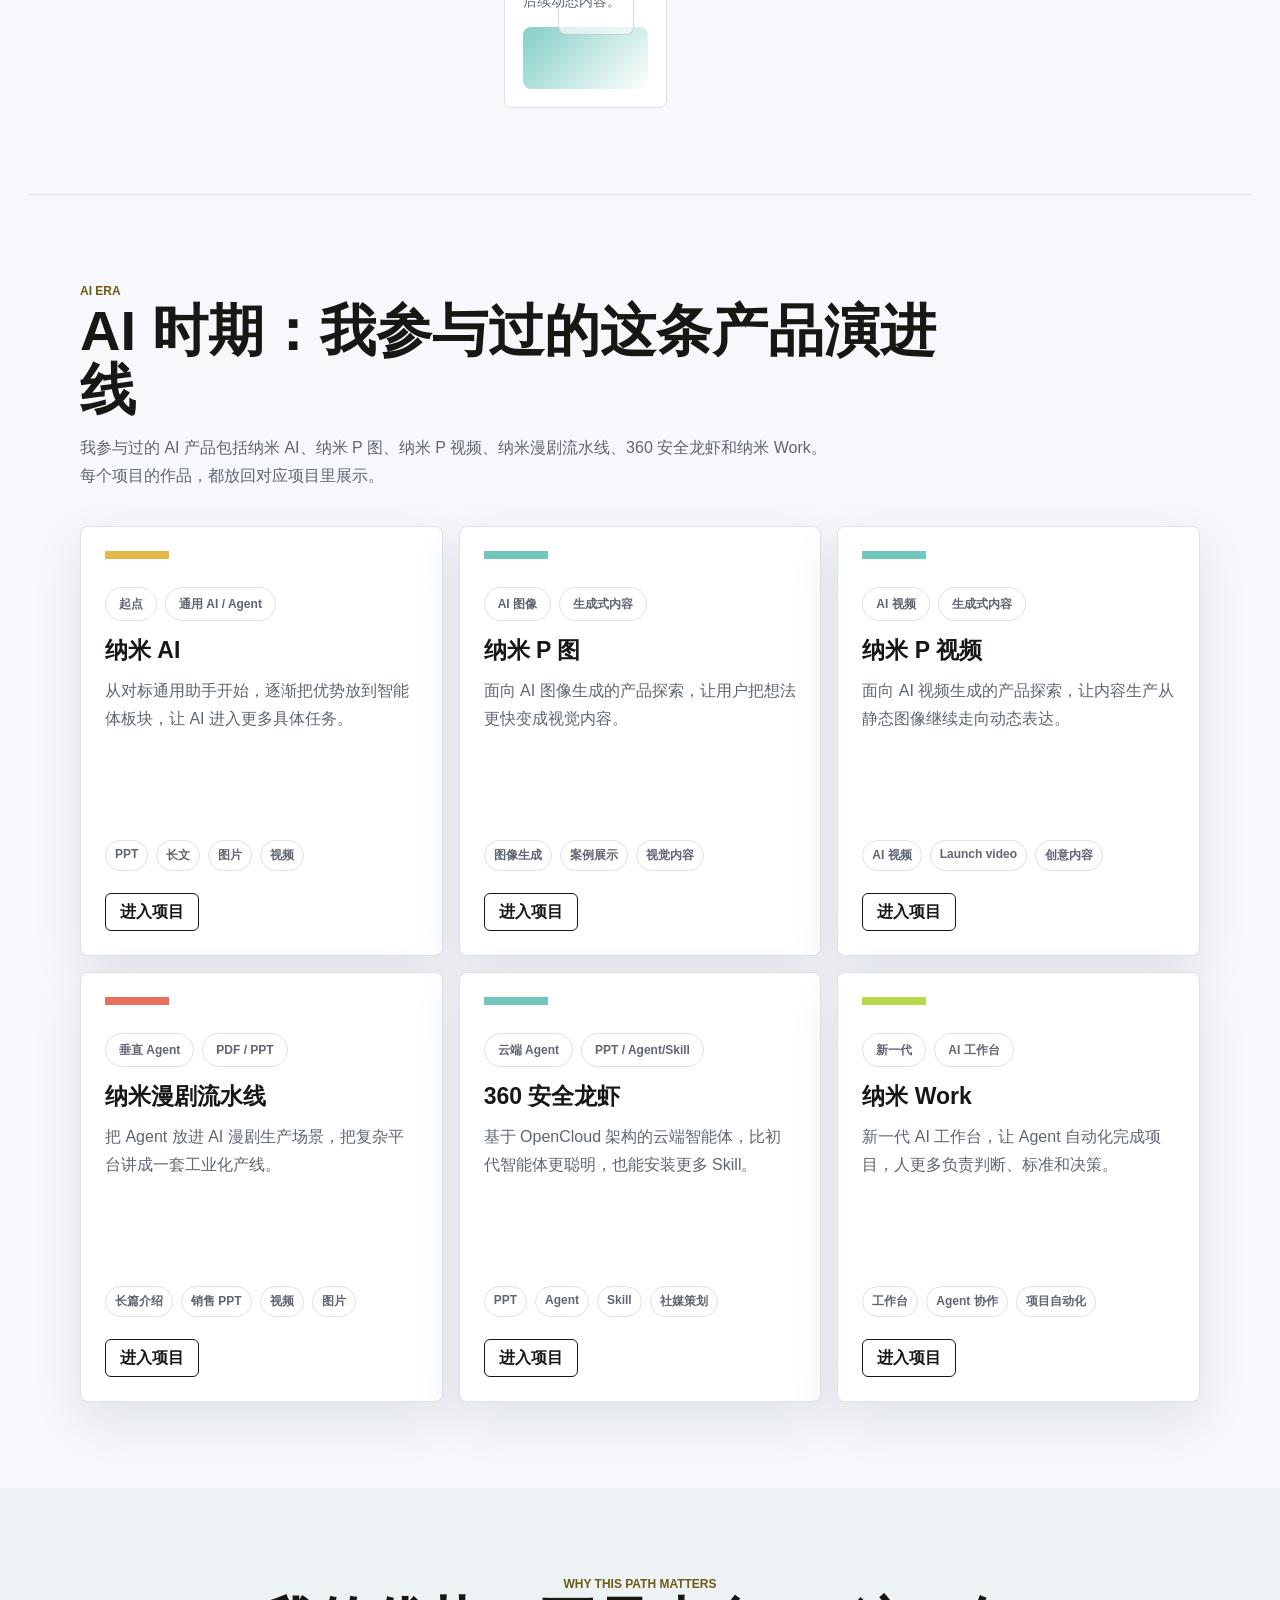
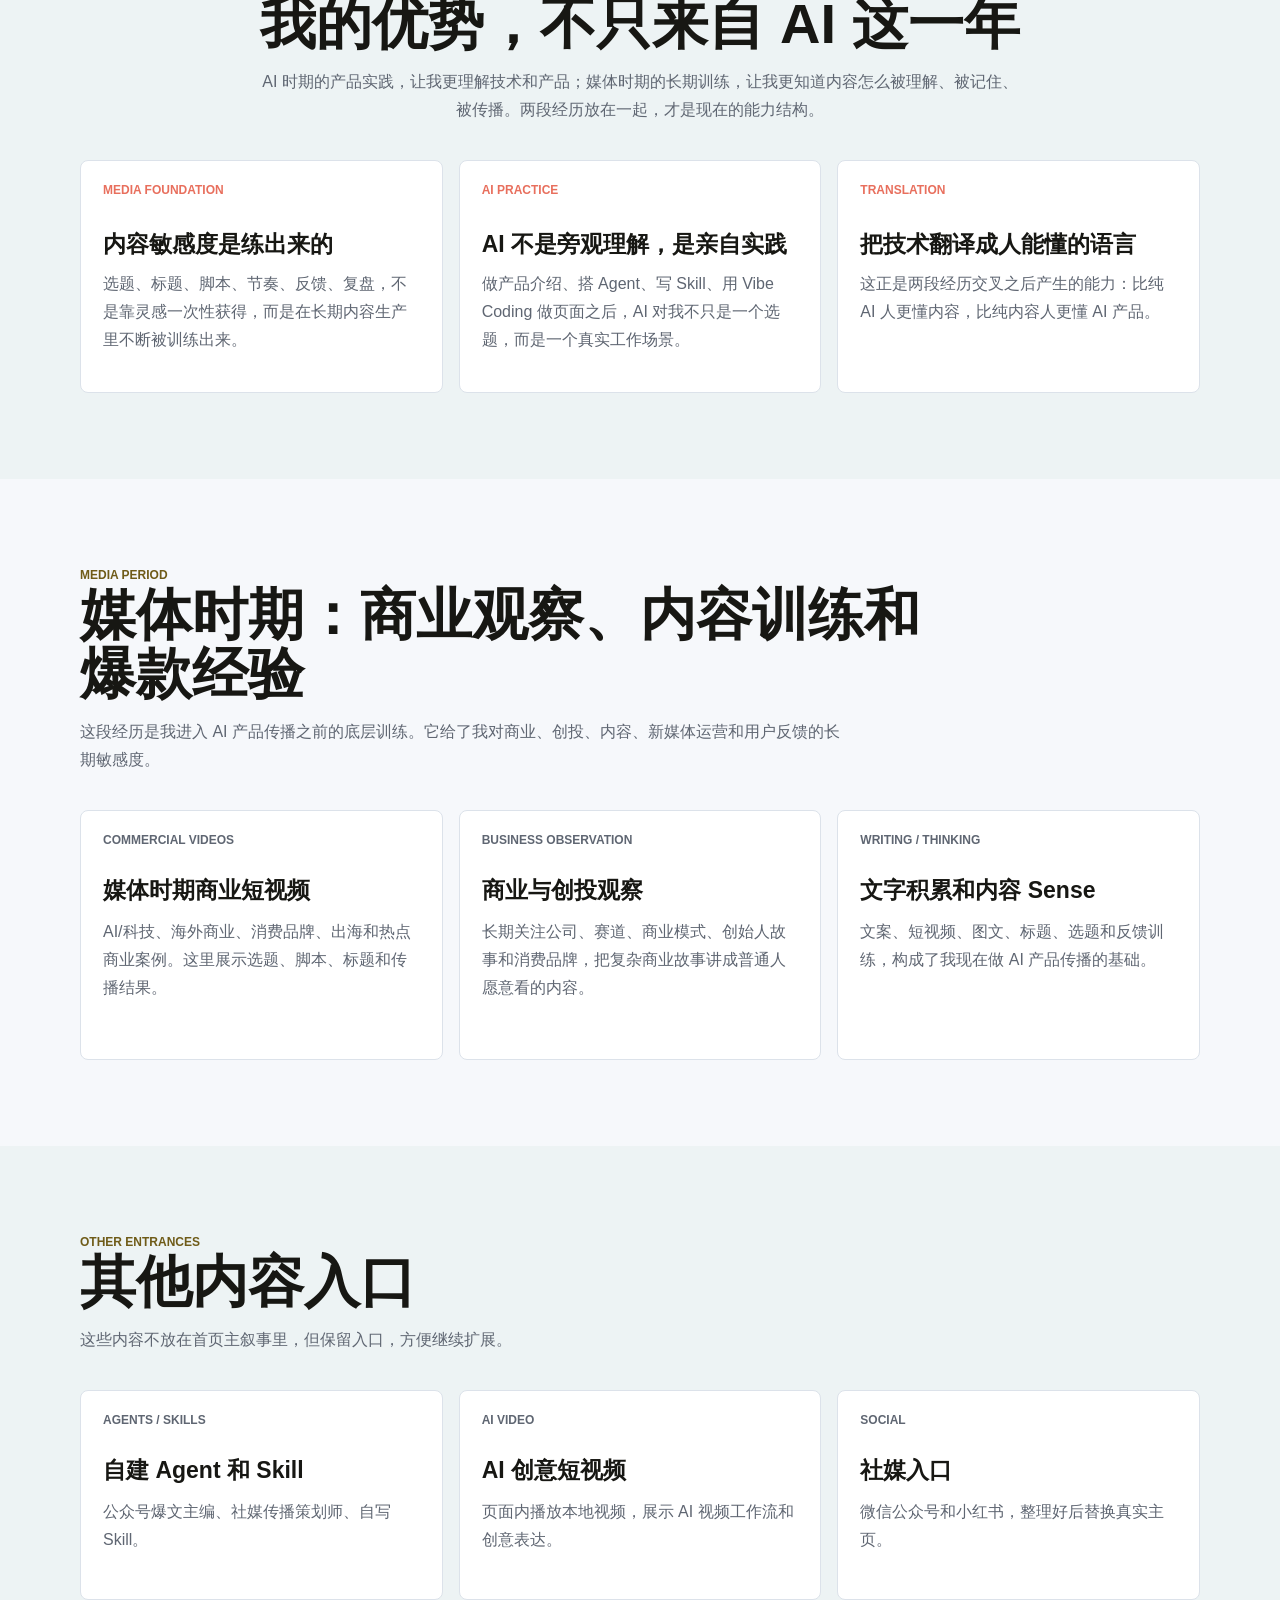
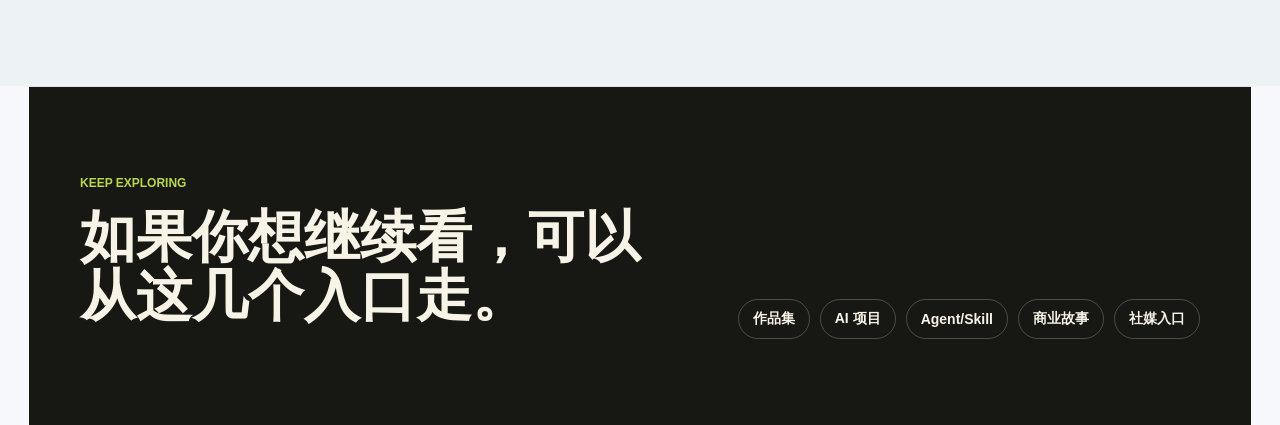
==== commit a8149b5d: "Improve homepage portfolio showcase" ====
--- a/index.html
+++ b/index.html
@@ -16,7 +16,7 @@
     <meta name="twitter:title" content="作品与想法 | 我把 AI 产品做出来 也把它讲出去" />
     <meta name="twitter:description" content="AI 产品传播、Vibe Coding、商业短视频、Agent/Skill 和个人作品集。" />
     <meta name="twitter:image" content="./assets/images/og-card.svg" />
-    <link rel="stylesheet" href="./styles.css?v=20260622-layoutfix" />
+    <link rel="stylesheet" href="./styles.css?v=20260628-showcase" />
   </head>
   <body>
     <header class="site-header">
@@ -121,7 +121,7 @@
       </section>
     </main>
 
-    <script src="./content.js?v=20260622-layoutfix"></script>
-    <script src="./render.js?v=20260622-layoutfix"></script>
+    <script src="./content.js?v=20260628-showcase"></script>
+    <script src="./render.js?v=20260628-showcase"></script>
   </body>
 </html>
--- a/styles.css
+++ b/styles.css
@@ -141,7 +141,7 @@
   text-align: left;
   background:
     linear-gradient(180deg, rgba(246, 248, 251, 0.04), rgba(246, 248, 251, 0.82) 78%),
-    url("./assets/images/hero-bg.svg?v=20260622-layoutfix") center / cover no-repeat;
+    url("./assets/images/hero-bg.svg?v=20260628-showcase") center / cover no-repeat;
 }
 
 .hero-simple .hero-copy {
@@ -763,11 +763,11 @@
 
 .portfolio-callout {
   display: grid;
-  grid-template-columns: minmax(280px, 390px) minmax(0, 1fr);
-  gap: clamp(28px, 5vw, 64px);
-  align-items: stretch;
-  padding-top: 72px;
-  padding-bottom: 72px;
+  grid-template-columns: minmax(280px, 360px) minmax(0, 1fr);
+  gap: clamp(30px, 5vw, 72px);
+  align-items: center;
+  padding-top: 86px;
+  padding-bottom: 86px;
   border-top: 1px solid var(--line);
   border-bottom: 1px solid var(--line);
 }
@@ -785,7 +785,7 @@
 
 .portfolio-callout h2 {
   margin-bottom: 18px;
-  font-size: clamp(26px, 4vw, 40px);
+  font-size: clamp(30px, 4vw, 46px);
 }
 
 .portfolio-callout p {
@@ -794,15 +794,17 @@
 
 .portfolio-preview-grid {
   display: grid;
+  grid-auto-rows: minmax(138px, auto);
   grid-template-columns: repeat(4, minmax(0, 1fr));
   gap: 14px;
 }
 
 .portfolio-preview-card {
   position: relative;
-  display: block;
+  display: flex;
   overflow: hidden;
-  min-height: 210px;
+  min-height: 156px;
+  flex-direction: column;
   padding: 18px;
   border: 1px solid var(--line);
   border-radius: 8px;
@@ -816,26 +818,46 @@
   box-shadow: var(--shadow);
 }
 
+.portfolio-preview-card.large {
+  grid-column: span 2;
+  grid-row: span 2;
+  min-height: 326px;
+  padding: 24px;
+}
+
 .portfolio-preview-card::before,
 .portfolio-preview-card::after {
   content: "";
   position: absolute;
-  inset: auto 18px 54px 18px;
+  inset: auto 18px 18px 18px;
   height: 62px;
   border-radius: 8px;
   opacity: 0.86;
 }
 
 .portfolio-preview-card::before {
-  background: linear-gradient(135deg, var(--lime), rgba(255, 255, 255, 0.66));
+  background:
+    radial-gradient(circle at 20% 35%, rgba(184, 216, 75, 0.86), transparent 30%),
+    linear-gradient(135deg, rgba(184, 216, 75, 0.42), rgba(255, 255, 255, 0.66));
 }
 
 .portfolio-preview-card::after {
-  inset: auto 38px 118px auto;
+  inset: auto 32px 72px auto;
   width: 74px;
   height: 44px;
   border: 1px solid rgba(23, 23, 19, 0.2);
   background: rgba(255, 255, 255, 0.74);
+}
+
+.portfolio-preview-card.large::before {
+  inset: auto 24px 24px 24px;
+  height: 140px;
+}
+
+.portfolio-preview-card.large::after {
+  inset: auto 48px 176px auto;
+  width: 120px;
+  height: 78px;
 }
 
 .portfolio-preview-card.writing::before {
@@ -854,6 +876,14 @@
   background: linear-gradient(135deg, var(--ink), #54544a);
 }
 
+.portfolio-preview-card.story::before {
+  background: linear-gradient(135deg, var(--red), var(--amber));
+}
+
+.portfolio-preview-card.social::before {
+  background: linear-gradient(135deg, var(--cyan), rgba(255, 255, 255, 0.7));
+}
+
 .portfolio-preview-card span {
   position: relative;
   z-index: 1;
@@ -865,13 +895,30 @@
 }
 
 .portfolio-preview-card strong {
-  position: absolute;
-  right: 18px;
-  bottom: 18px;
-  left: 18px;
+  position: relative;
   z-index: 1;
-  font-size: 18px;
+  margin-top: auto;
+  font-size: 19px;
   line-height: 1.25;
+}
+
+.portfolio-preview-card.large strong {
+  font-size: 28px;
+}
+
+.portfolio-preview-card p {
+  position: relative;
+  z-index: 1;
+  max-width: 260px;
+  margin: 10px 0 76px;
+  font-size: 14px;
+  line-height: 1.65;
+}
+
+.portfolio-preview-card.large p {
+  max-width: 330px;
+  margin-bottom: 142px;
+  font-size: 16px;
 }
 
 .social-links {
@@ -1819,7 +1866,6 @@
   }
 
   .featured-grid,
-  .portfolio-preview-grid,
   .loop,
   .agent-grid,
   .project-grid,
@@ -1847,6 +1893,14 @@
   .case-row {
     grid-template-columns: 1fr;
   }
+
+  .portfolio-preview-grid {
+    grid-template-columns: repeat(2, minmax(0, 1fr));
+  }
+
+  .portfolio-preview-card.large {
+    grid-column: span 2;
+  }
 }
 
 @media (max-width: 640px) {
@@ -1920,7 +1974,6 @@
 
   .proof-grid,
   .featured-grid,
-  .portfolio-preview-grid,
   .video-grid,
   .placeholder-grid,
   .creative-video-grid,
@@ -1943,6 +1996,20 @@
     grid-template-columns: 1fr;
   }
 
+  .portfolio-preview-grid {
+    grid-template-columns: 1fr;
+  }
+
+  .portfolio-preview-card.large {
+    grid-column: span 1;
+    grid-row: span 1;
+    min-height: 230px;
+  }
+
+  .portfolio-preview-card.large p {
+    margin-bottom: 92px;
+  }
+
   .work-card,
   .video-card {
     min-height: auto;
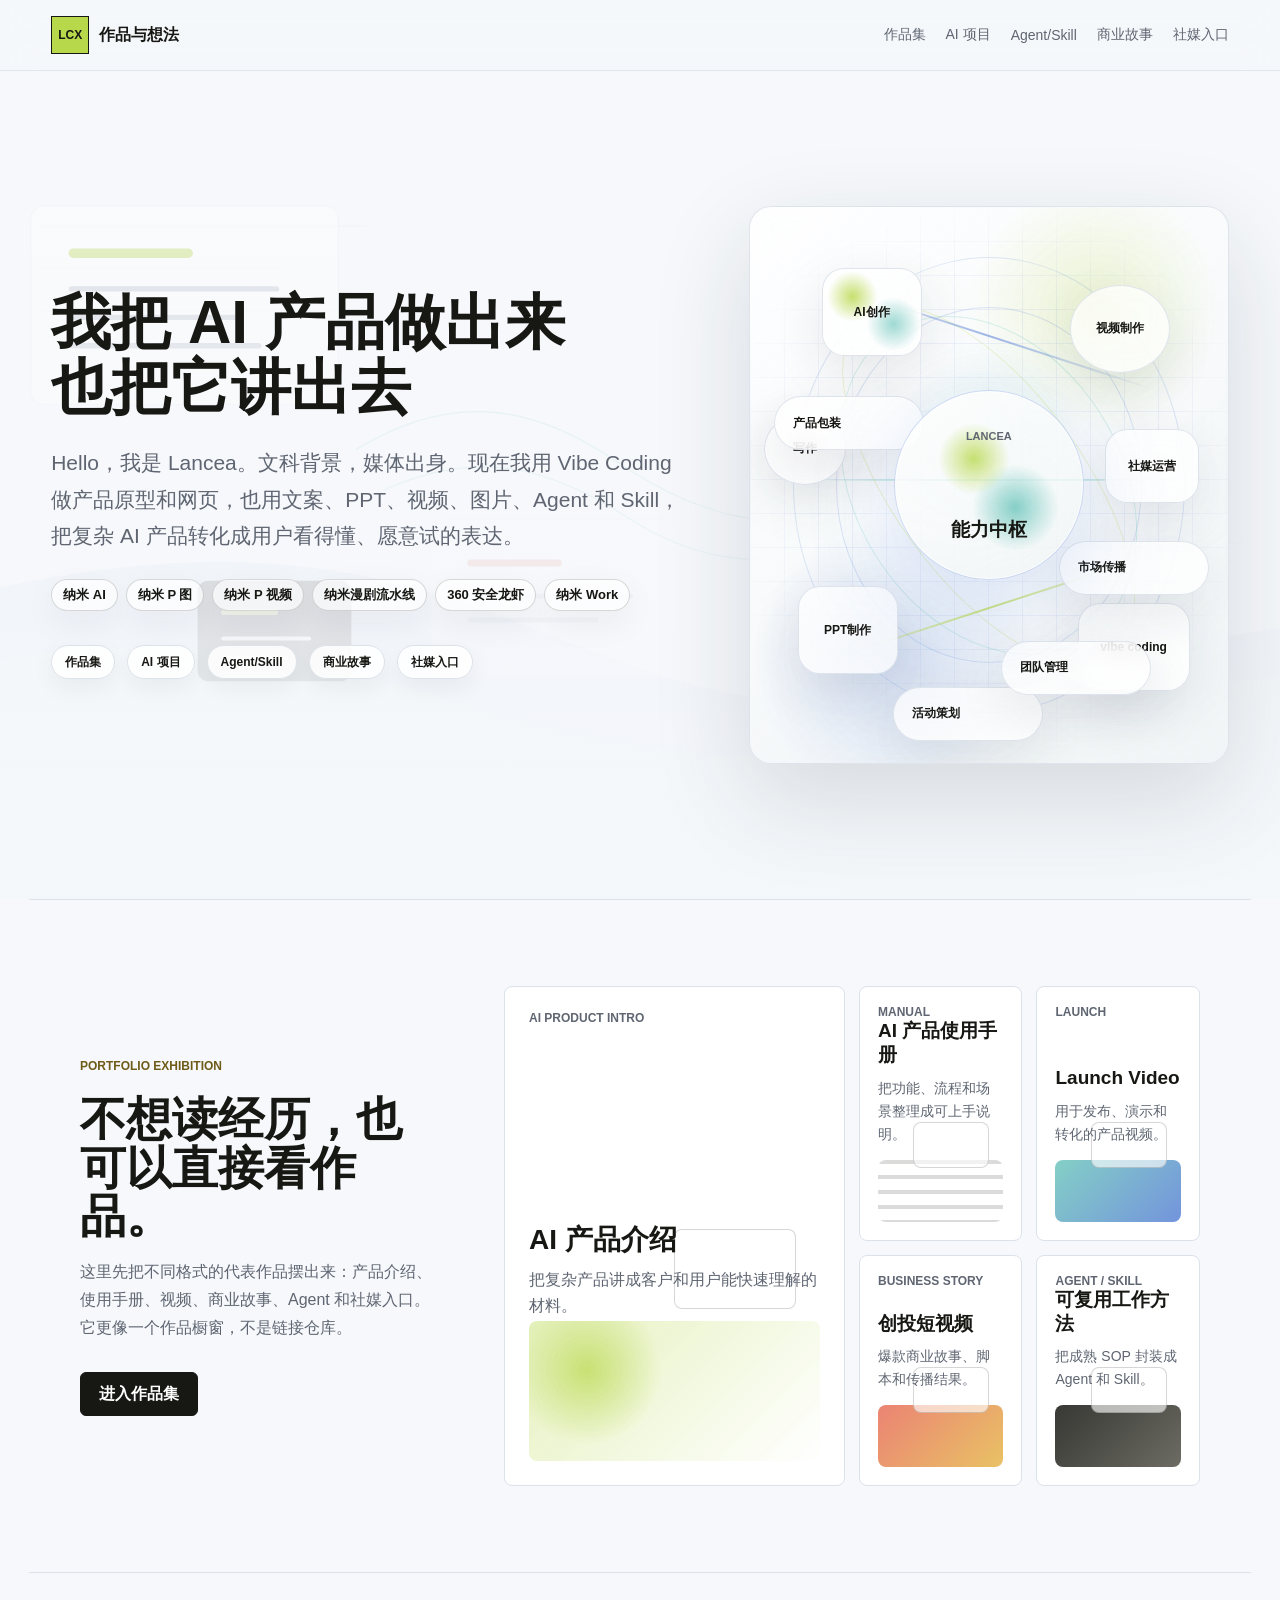
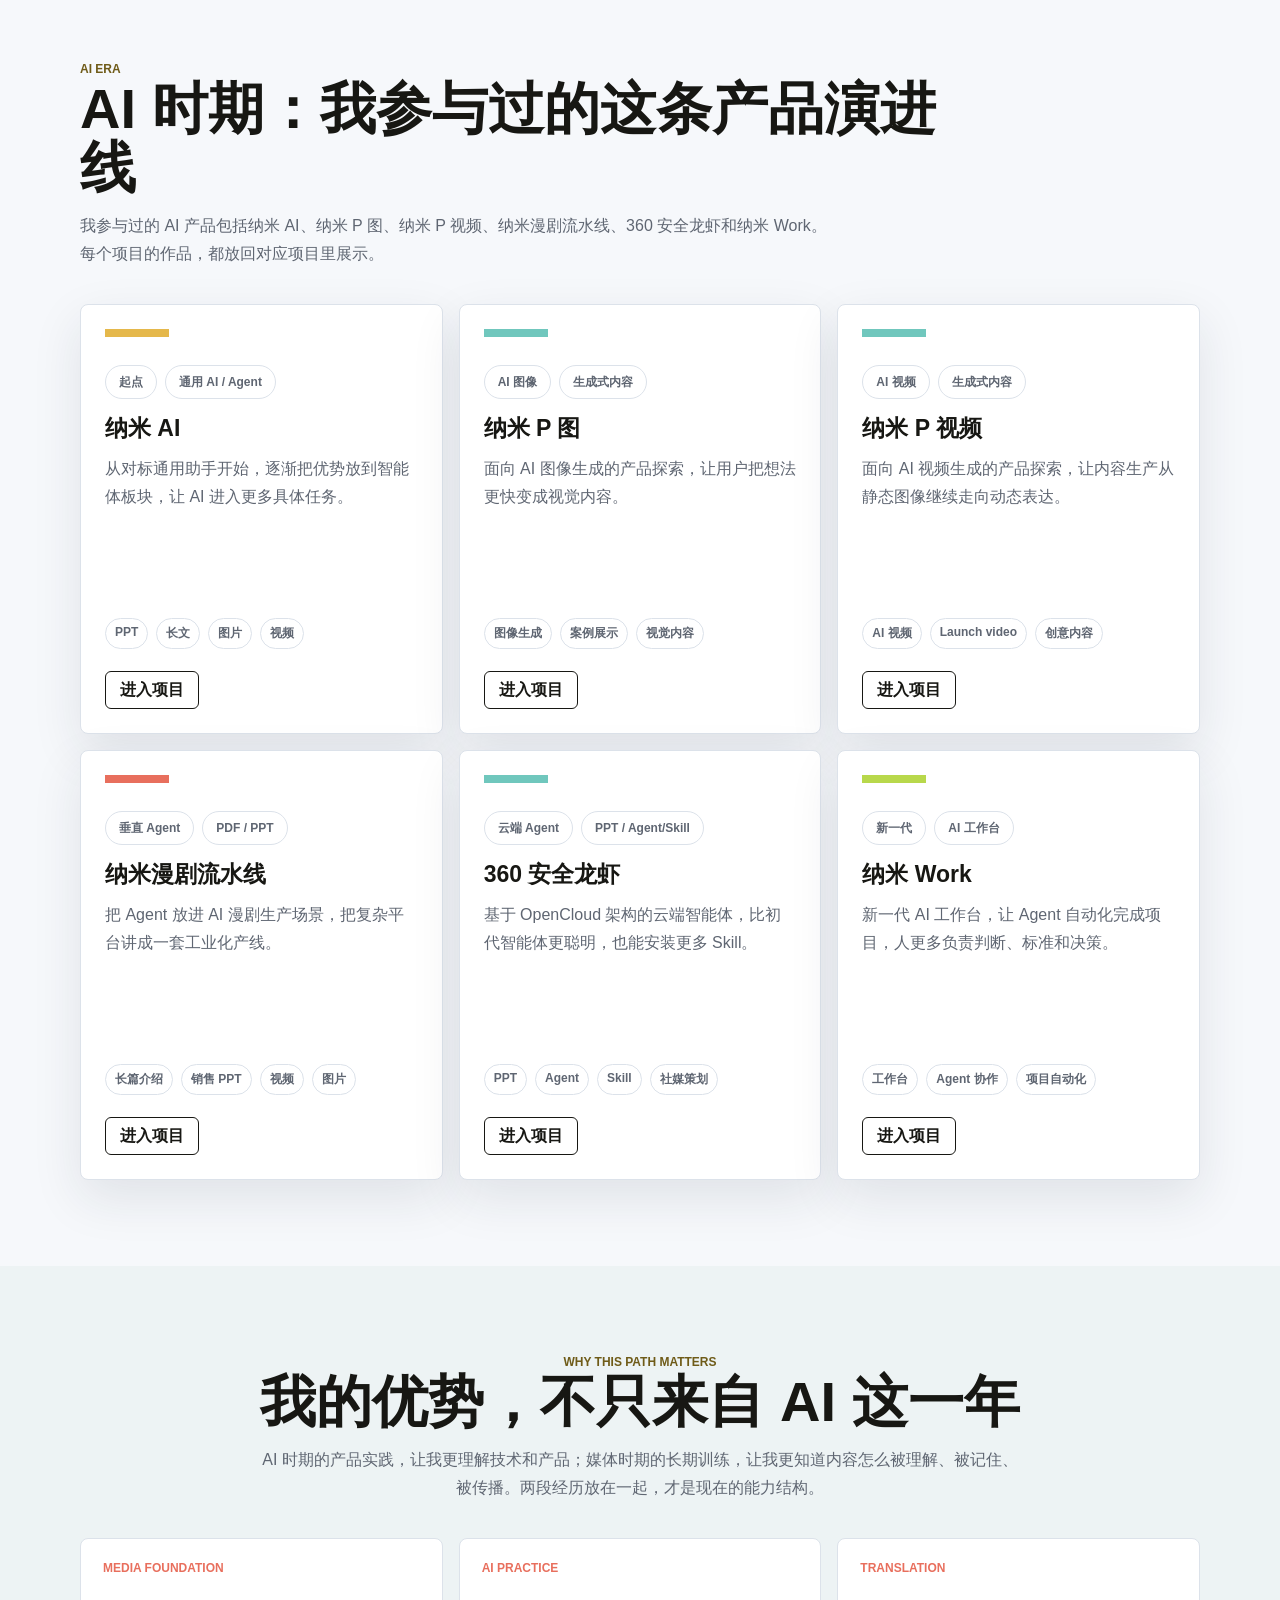
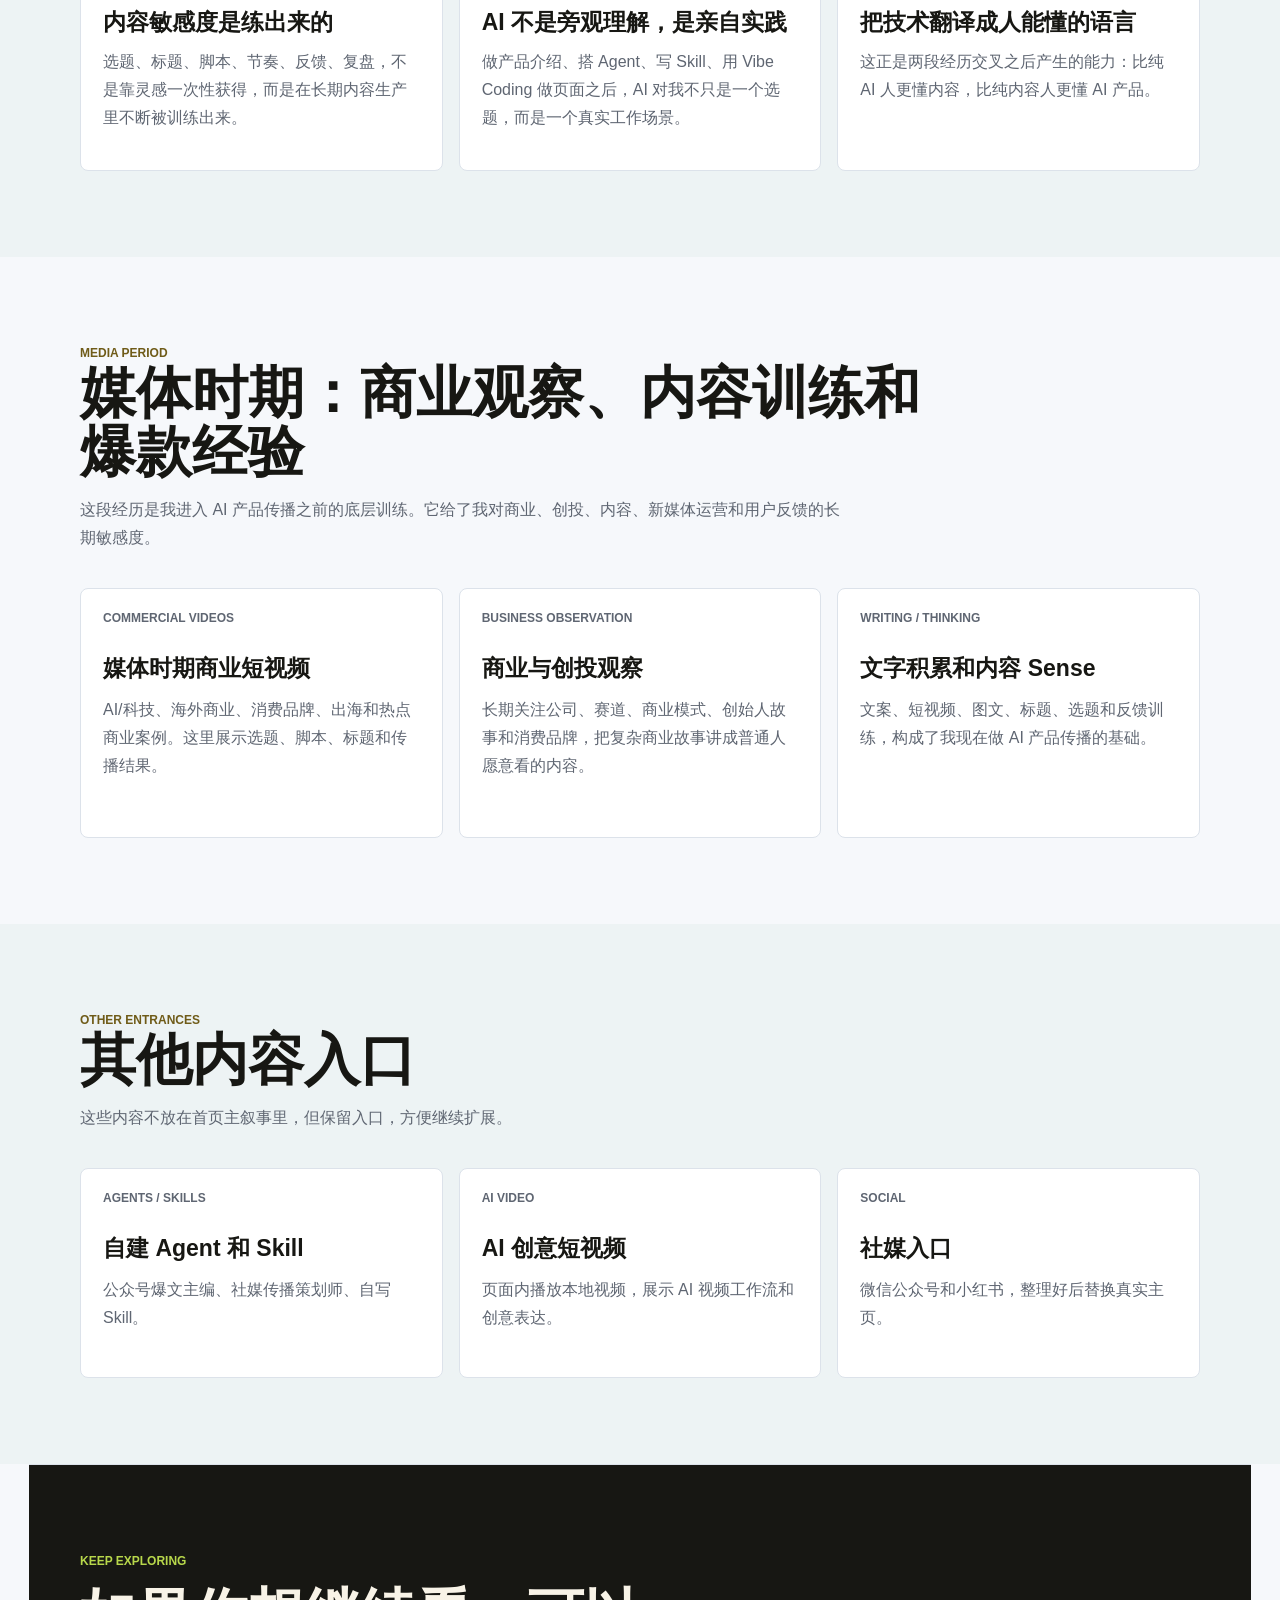
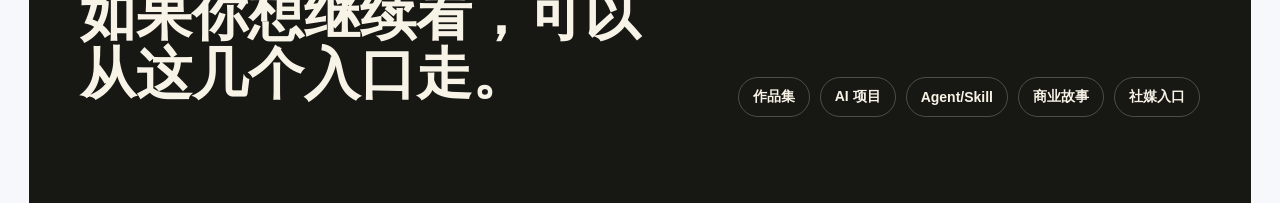
==== commit 62fea2c1: "Remove social preview and long demo video" ====
--- a/index.html
+++ b/index.html
@@ -16,7 +16,7 @@
     <meta name="twitter:title" content="作品与想法 | 我把 AI 产品做出来 也把它讲出去" />
     <meta name="twitter:description" content="AI 产品传播、Vibe Coding、商业短视频、Agent/Skill 和个人作品集。" />
     <meta name="twitter:image" content="./assets/images/og-card.svg" />
-    <link rel="stylesheet" href="./styles.css?v=20260628-showcase" />
+    <link rel="stylesheet" href="./styles.css?v=20260629-trim-video" />
   </head>
   <body>
     <header class="site-header">
@@ -121,7 +121,7 @@
       </section>
     </main>
 
-    <script src="./content.js?v=20260628-showcase"></script>
-    <script src="./render.js?v=20260628-showcase"></script>
+    <script src="./content.js?v=20260629-trim-video"></script>
+    <script src="./render.js?v=20260629-trim-video"></script>
   </body>
 </html>
--- a/styles.css
+++ b/styles.css
@@ -1586,15 +1586,18 @@
 }
 
 .creative-video-grid {
-  display: grid;
-  grid-template-columns: repeat(3, minmax(0, 1fr));
-  gap: 16px;
+  columns: 3 300px;
+  column-gap: 16px;
 }
 
 .creative-video-card {
+  display: inline-block;
+  width: 100%;
+  margin: 0 0 16px;
   border: 1px solid var(--line);
   border-radius: 8px;
   background: var(--paper);
+  break-inside: avoid;
   overflow: hidden;
 }
 
@@ -1625,7 +1628,7 @@
   width: 100%;
   height: 100%;
   min-height: 230px;
-  object-fit: cover;
+  object-fit: contain;
   background: #111;
 }
 
@@ -1882,7 +1885,6 @@
 
   .video-grid,
   .placeholder-grid,
-  .creative-video-grid,
   .book-grid,
   .cross-grid,
   .social-links,
@@ -1890,6 +1892,10 @@
     grid-template-columns: repeat(2, minmax(0, 1fr));
   }
 
+  .creative-video-grid {
+    columns: 2 260px;
+  }
+
   .case-row {
     grid-template-columns: 1fr;
   }
@@ -1976,7 +1982,6 @@
   .featured-grid,
   .video-grid,
   .placeholder-grid,
-  .creative-video-grid,
   .loop,
   .book-grid,
   .cross-grid,
@@ -2014,4 +2019,8 @@
   .video-card {
     min-height: auto;
   }
-}
+
+  .creative-video-grid {
+    columns: 1;
+  }
+}
